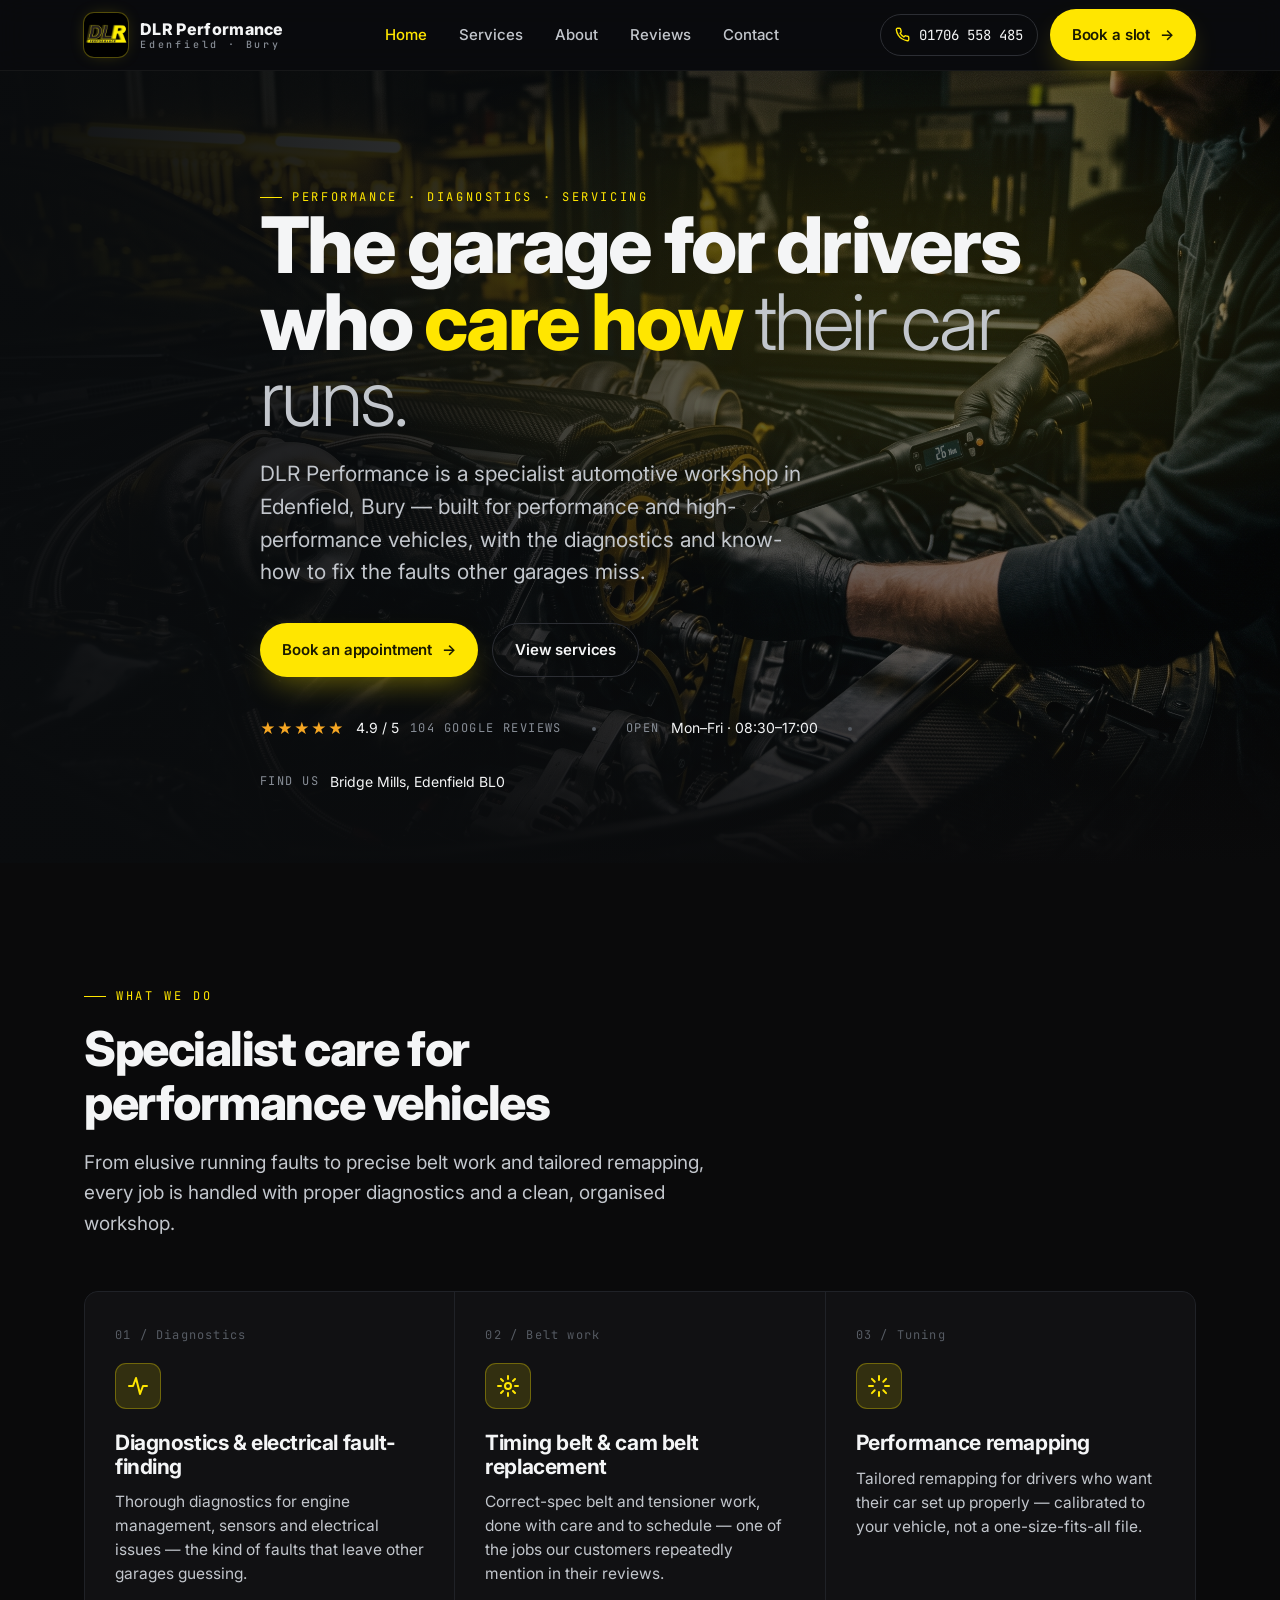
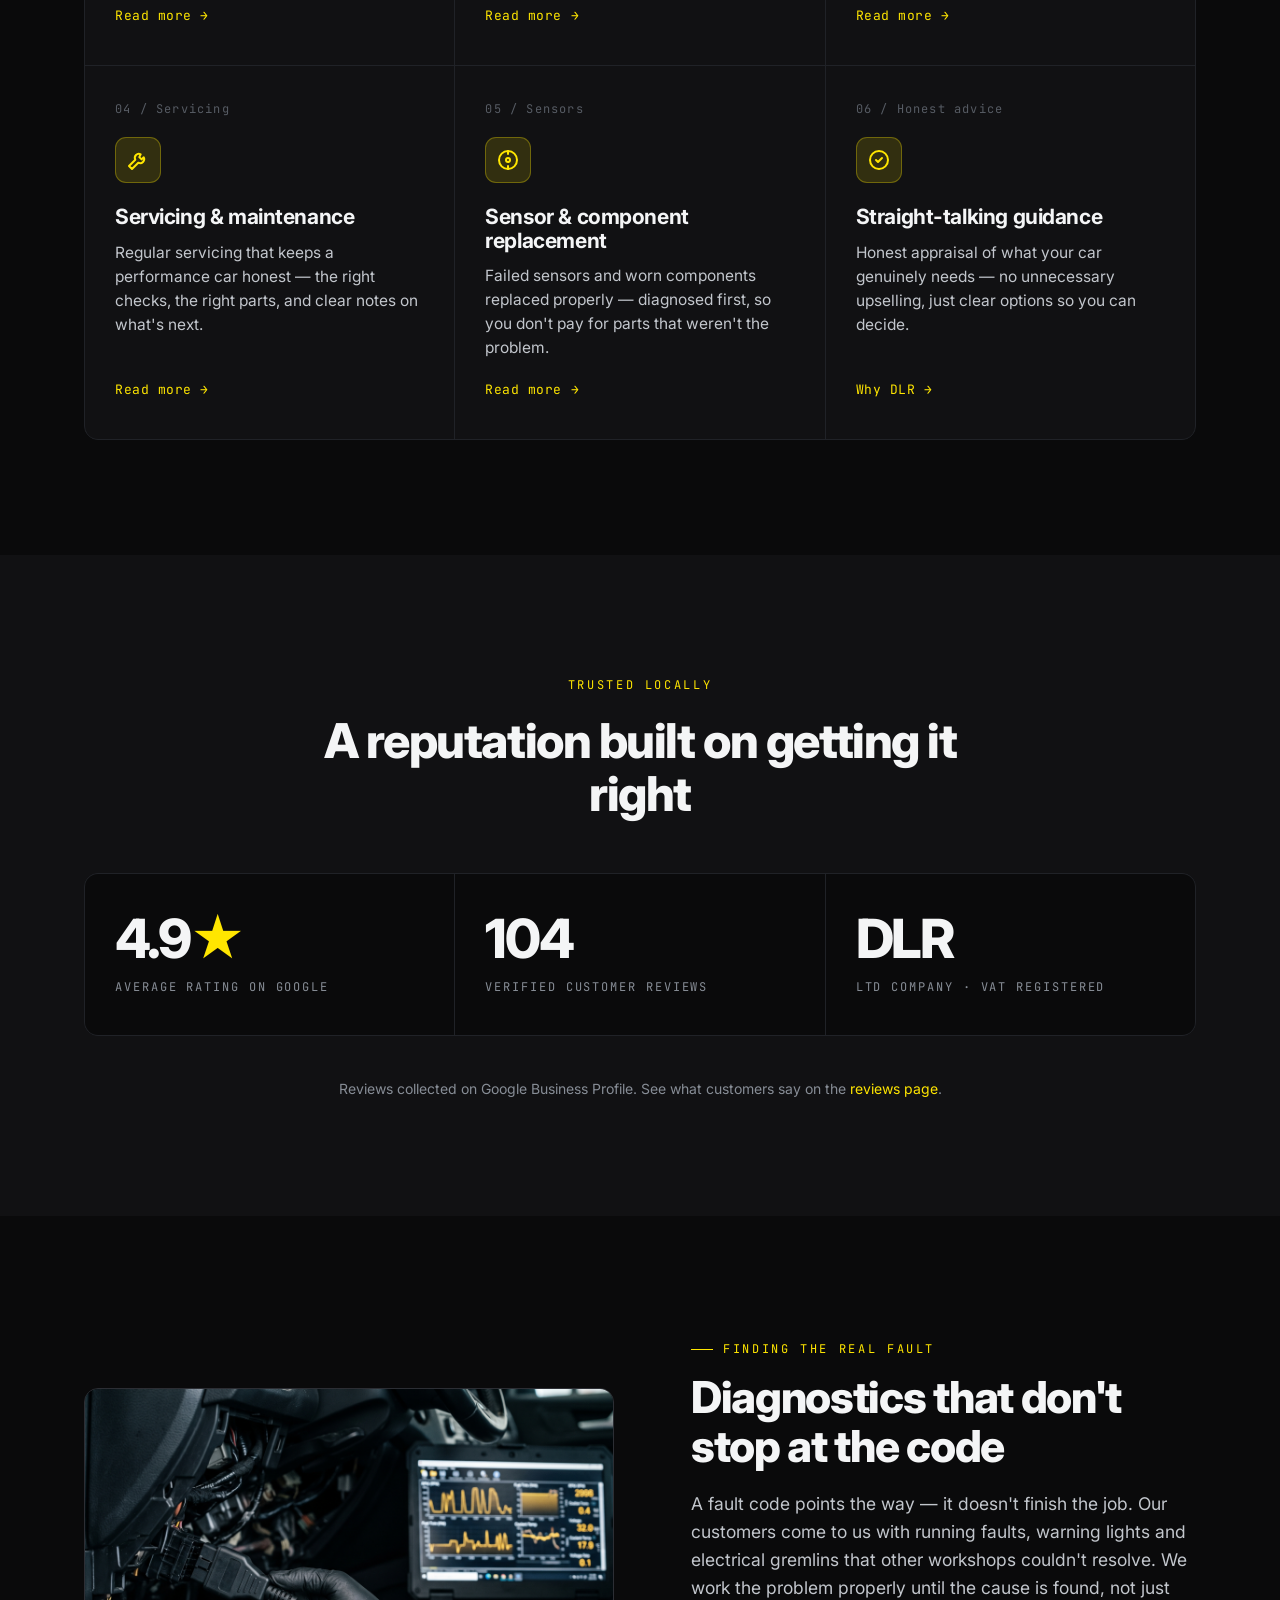
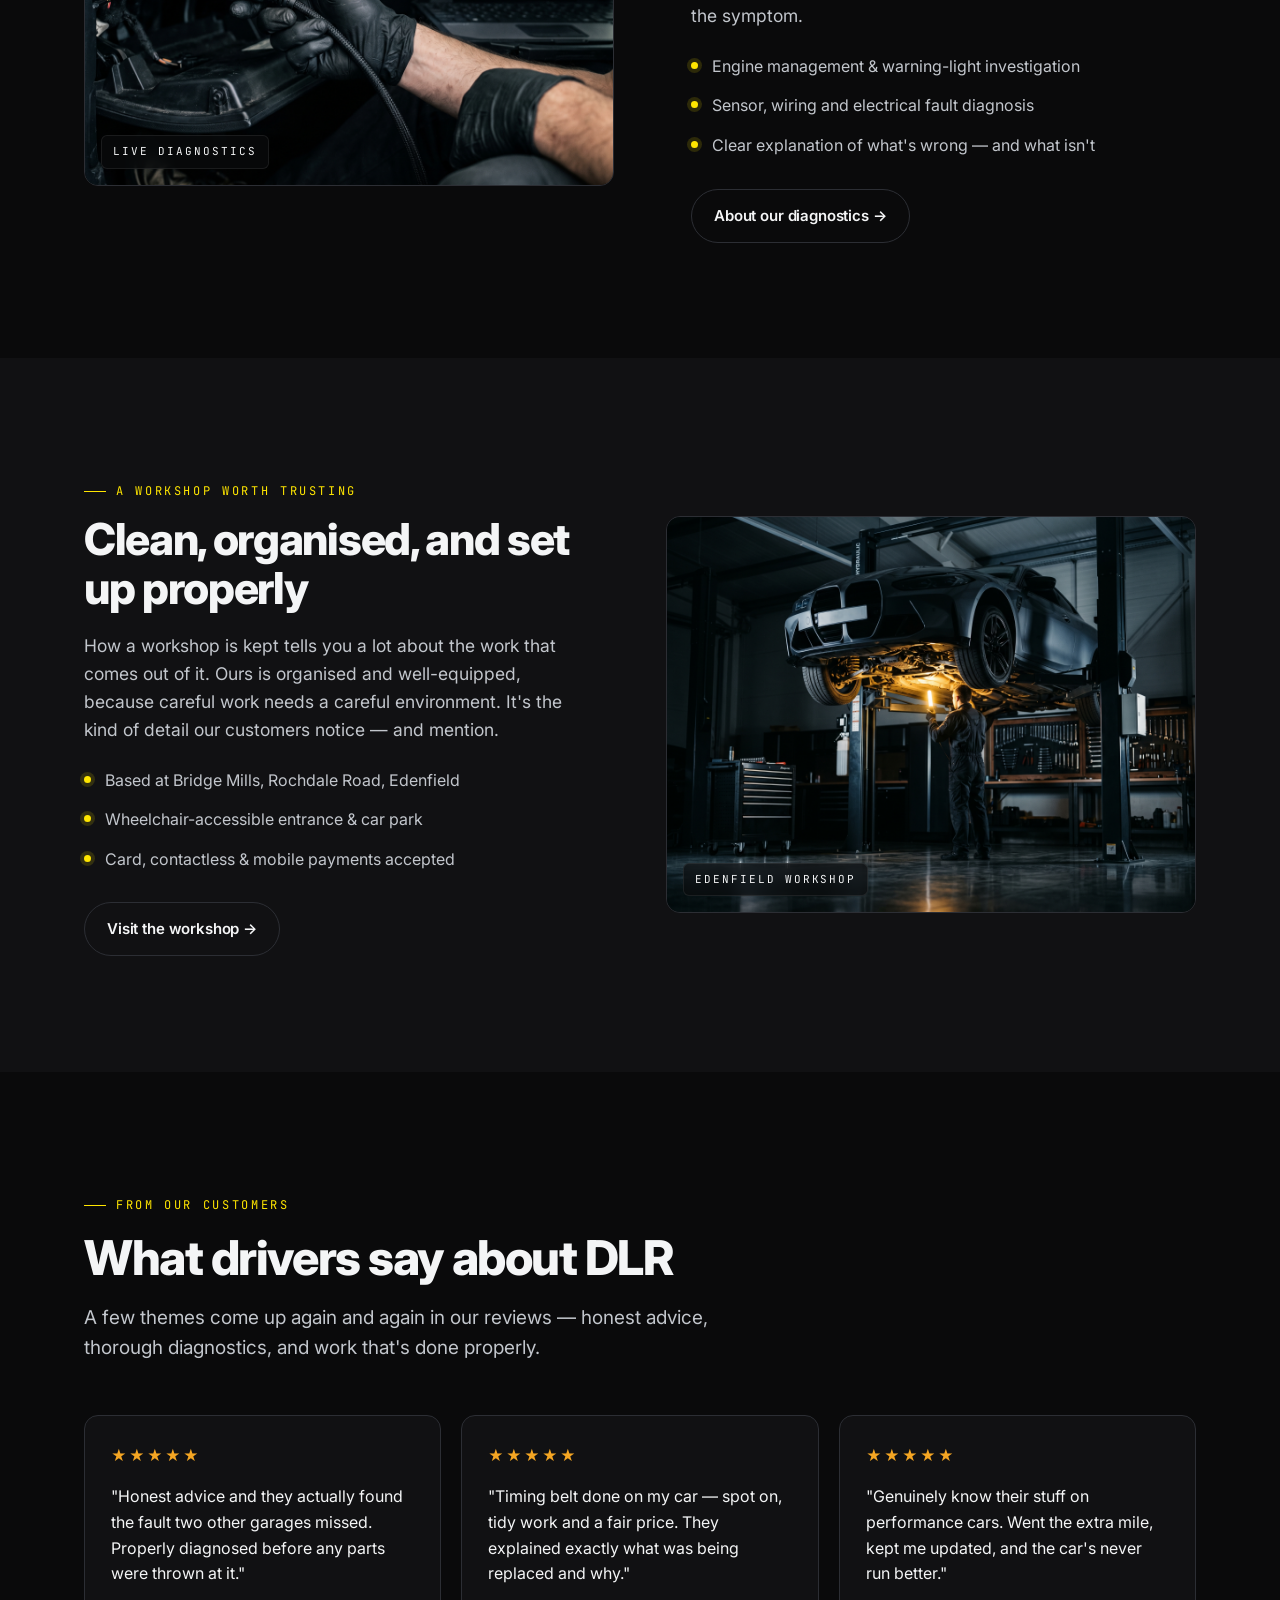
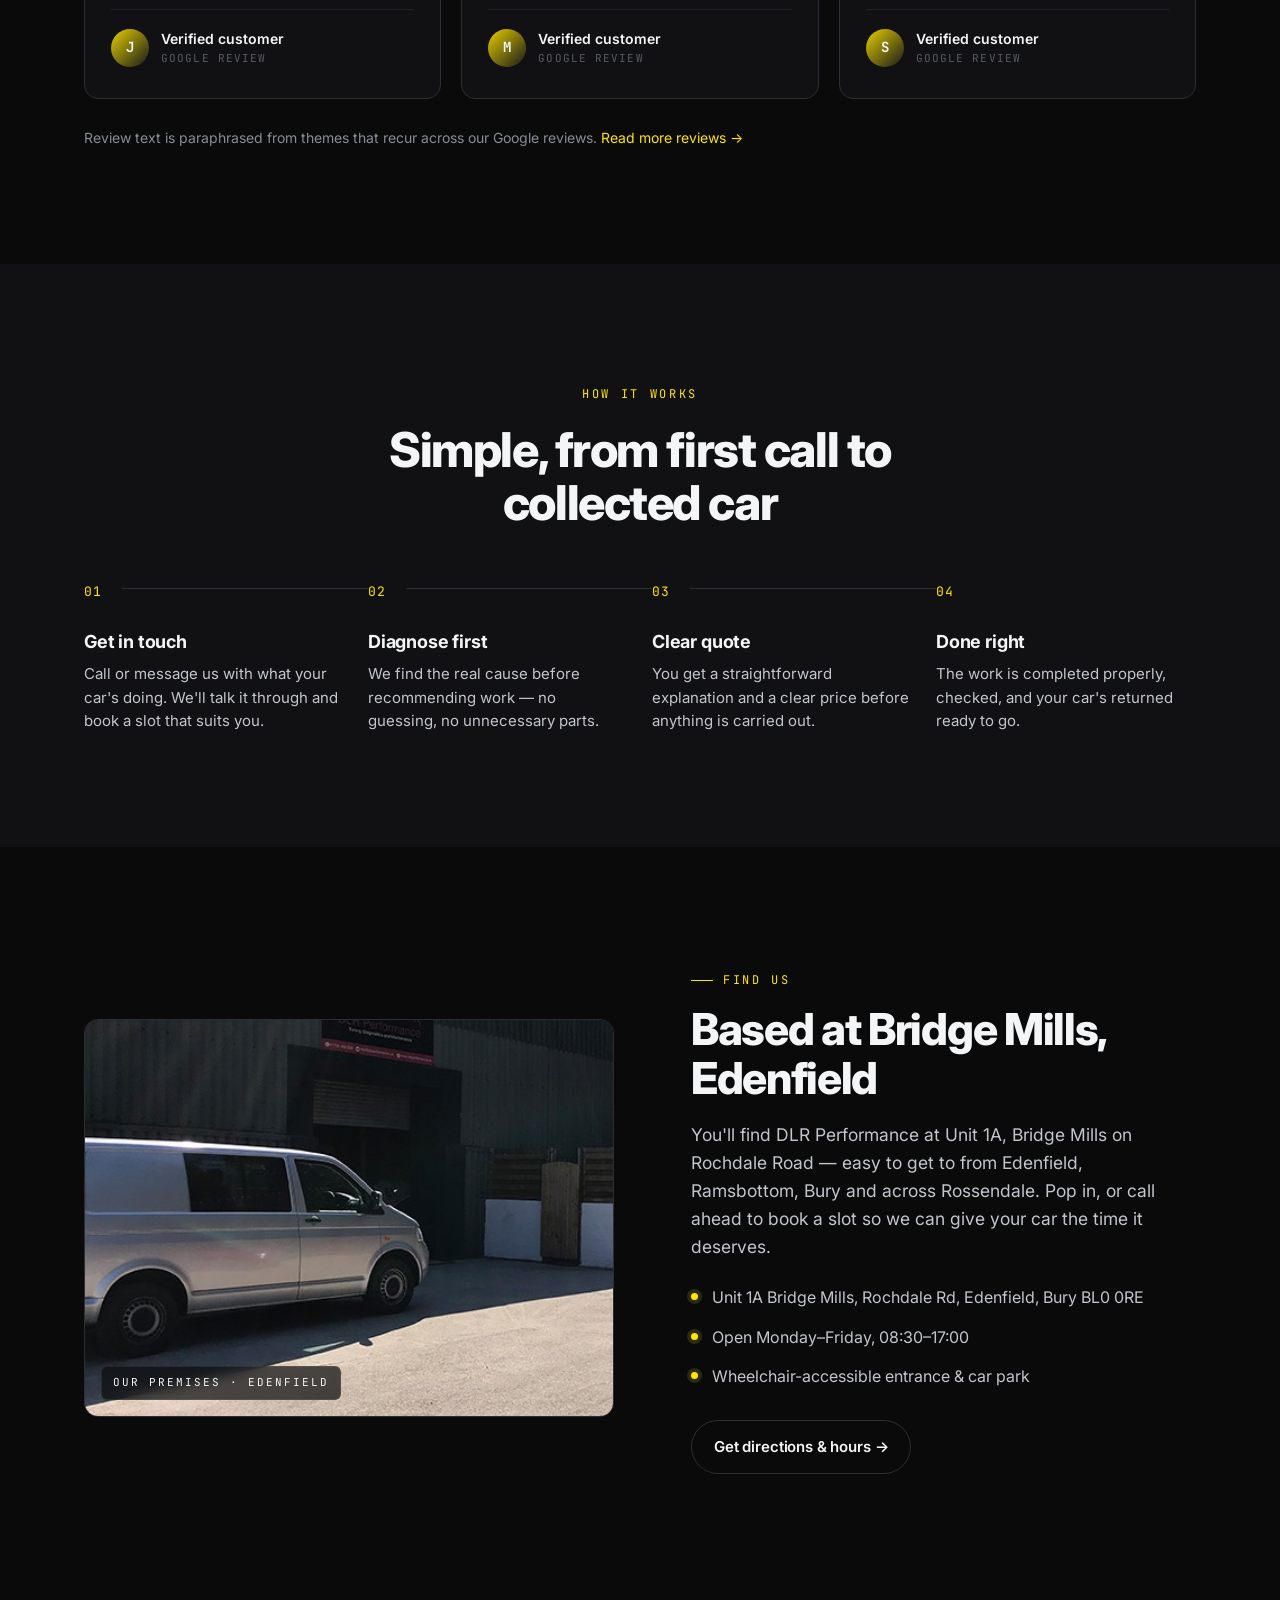
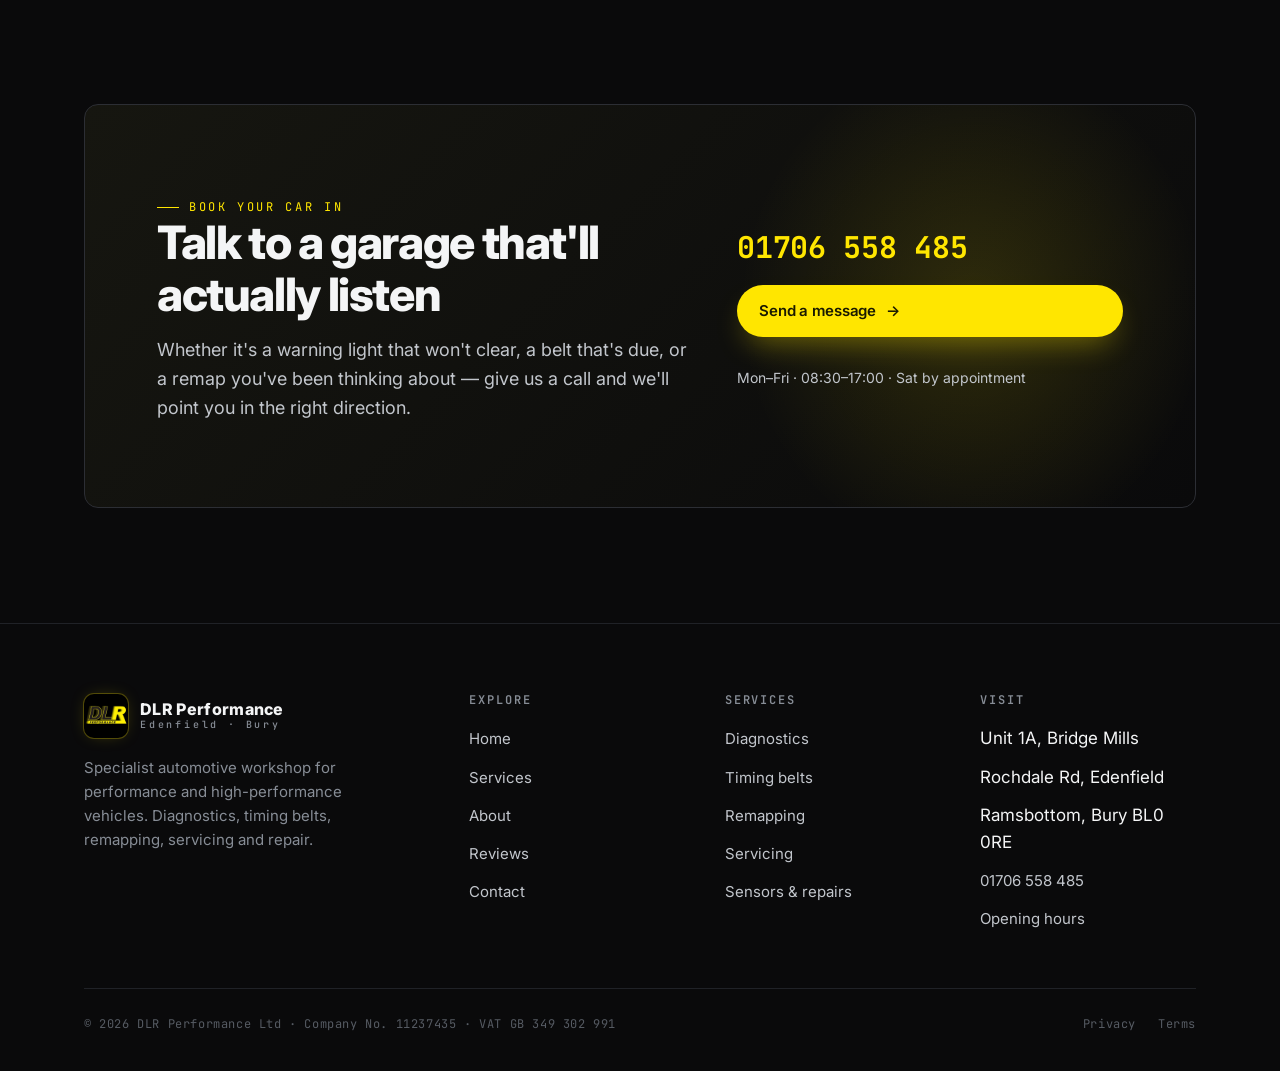
==== index.html @ 58170b66 "Add files via upload" ====
<!DOCTYPE html>
<html lang="en-GB">
<head>
  <meta charset="UTF-8" />
  <meta name="viewport" content="width=device-width, initial-scale=1.0" />
  <title>DLR Performance — Performance & Specialist Vehicle Garage | Edenfield, Bury</title>
  <meta name="description" content="DLR Performance is a specialist automotive garage in Edenfield, Bury for performance and high-performance vehicles. Diagnostics, timing belts, remapping, servicing and repair. Rated 4.9★ by 104 Google reviewers." />
  <meta name="theme-color" content="#0a0c0e" />
  <meta property="og:title" content="DLR Performance — Specialist Performance Garage, Edenfield / Bury" />
  <meta property="og:description" content="Diagnostics, timing belts, performance remapping and specialist servicing for performance vehicles. Rated 4.9★ by 104 Google reviewers." />
  <meta property="og:type" content="website" />
  <link rel="preconnect" href="https://fonts.googleapis.com" />
  <link rel="preconnect" href="https://fonts.gstatic.com" crossorigin />
  <link href="https://fonts.googleapis.com/css2?family=Inter:wght@300;400;500;600;700;800&family=JetBrains+Mono:wght@400;500;600;700&display=swap" rel="stylesheet" />
  <link rel="stylesheet" href="assets/css/styles.css" />
  <link rel="icon" href="assets/img/dlr-logo.png" />
</head>
<body>

<!-- Header -->
<header class="site-header">
  <div class="wrap header-inner">
    <a href="index.html" class="brand" aria-label="DLR Performance home">
      <img class="brand-mark" src="assets/img/dlr-logo.png" alt="DLR Performance logo" width="44" height="44" />
      <span class="brand-text">
        <span class="b1">DLR Performance</span>
        <span class="b2">Edenfield · Bury</span>
      </span>
    </a>
    <nav class="nav" aria-label="Primary">
      <a href="index.html" class="active">Home</a>
      <a href="services.html">Services</a>
      <a href="about.html">About</a>
      <a href="reviews.html">Reviews</a>
      <a href="contact.html">Contact</a>
    </nav>
    <div class="header-cta">
      <a href="tel:01706558485" class="phone-pill" aria-label="Call 01706 558 485">
        <svg width="15" height="15" viewBox="0 0 24 24" fill="none" stroke="currentColor" stroke-width="2.2" stroke-linecap="round" stroke-linejoin="round"><path d="M22 16.92v3a2 2 0 0 1-2.18 2 19.79 19.79 0 0 1-8.63-3.07 19.5 19.5 0 0 1-6-6 19.79 19.79 0 0 1-3.07-8.67A2 2 0 0 1 4.11 2h3a2 2 0 0 1 2 1.72c.13.96.36 1.9.7 2.81a2 2 0 0 1-.45 2.11L8.09 9.91a16 16 0 0 0 6 6l1.27-1.27a2 2 0 0 1 2.11-.45c.91.34 1.85.57 2.81.7A2 2 0 0 1 22 16.92z"/></svg>
        01706 558 485
      </a>
      <a href="contact.html" class="btn btn-primary">Book a slot <span class="arrow">→</span></a>
    </div>
    <button class="nav-toggle" aria-label="Toggle menu" aria-expanded="false"><span></span></button>
  </div>
</header>

<!-- Hero -->
<section class="hero">
  <div class="hero-bg">
    <img src="assets/img/hero-engine.jpg" alt="Mechanic working on a high-performance engine bay with precision tools" loading="eager" fetchpriority="high" />
  </div>
  <div class="wrap">
    <div class="hero-content">
      <span class="eyebrow">Performance · Diagnostics · Servicing</span>
      <h1>The garage for drivers who <span class="glow">care how</span> <span class="thin">their car runs.</span></h1>
      <p class="hero-sub">DLR Performance is a specialist automotive workshop in Edenfield, Bury — built for performance and high-performance vehicles, with the diagnostics and know-how to fix the faults other garages miss.</p>
      <div class="hero-cta">
        <a href="contact.html" class="btn btn-primary">Book an appointment <span class="arrow">→</span></a>
        <a href="services.html" class="btn btn-ghost">View services</a>
      </div>
      <div class="hero-meta">
        <div class="item">
          <span class="stars" aria-hidden="true">★★★★★</span>
          <span class="val">4.9 / 5</span>
          <span class="label">104 Google reviews</span>
        </div>
        <span class="divider-dot"></span>
        <div class="item">
          <span class="label">Open</span>
          <span class="val">Mon–Fri · 08:30–17:00</span>
        </div>
        <span class="divider-dot"></span>
        <div class="item">
          <span class="label">Find us</span>
          <span class="val">Bridge Mills, Edenfield BL0</span>
        </div>
      </div>
    </div>
  </div>
</section>

<!-- Services -->
<section class="block" id="services">
  <div class="wrap">
    <div class="section-head">
      <span class="eyebrow">What we do</span>
      <h2>Specialist care for performance vehicles</h2>
      <p>From elusive running faults to precise belt work and tailored remapping, every job is handled with proper diagnostics and a clean, organised workshop.</p>
    </div>
    <div class="svc-grid">
      <article class="svc-card">
        <span class="svc-num">01 / Diagnostics</span>
        <div class="svc-icon">
          <svg width="24" height="24" viewBox="0 0 24 24" fill="none" stroke="currentColor" stroke-width="2" stroke-linecap="round" stroke-linejoin="round"><path d="M3 12h4l3-8 4 16 3-8h4"/></svg>
        </div>
        <h3>Diagnostics &amp; electrical fault-finding</h3>
        <p>Thorough diagnostics for engine management, sensors and electrical issues — the kind of faults that leave other garages guessing.</p>
        <a href="services.html#diagnostics" class="svc-link">Read more →</a>
      </article>
      <article class="svc-card">
        <span class="svc-num">02 / Belt work</span>
        <div class="svc-icon">
          <svg width="24" height="24" viewBox="0 0 24 24" fill="none" stroke="currentColor" stroke-width="2" stroke-linecap="round" stroke-linejoin="round"><circle cx="12" cy="12" r="3"/><path d="M12 2v3M12 19v3M2 12h3M19 12h3M5 5l2 2M17 17l2 2M19 5l-2 2M7 17l-2 2"/></svg>
        </div>
        <h3>Timing belt &amp; cam belt replacement</h3>
        <p>Correct-spec belt and tensioner work, done with care and to schedule — one of the jobs our customers repeatedly mention in their reviews.</p>
        <a href="services.html#timing-belt" class="svc-link">Read more →</a>
      </article>
      <article class="svc-card">
        <span class="svc-num">03 / Tuning</span>
        <div class="svc-icon">
          <svg width="24" height="24" viewBox="0 0 24 24" fill="none" stroke="currentColor" stroke-width="2" stroke-linecap="round" stroke-linejoin="round"><path d="M2 12h4M18 12h4M12 2v4M12 18v4M4.9 4.9l2.8 2.8M16.3 16.3l2.8 2.8M19.1 4.9l-2.8 2.8M7.7 16.3l-2.8 2.8"/></svg>
        </div>
        <h3>Performance remapping</h3>
        <p>Tailored remapping for drivers who want their car set up properly — calibrated to your vehicle, not a one-size-fits-all file.</p>
        <a href="services.html#remapping" class="svc-link">Read more →</a>
      </article>
      <article class="svc-card">
        <span class="svc-num">04 / Servicing</span>
        <div class="svc-icon">
          <svg width="24" height="24" viewBox="0 0 24 24" fill="none" stroke="currentColor" stroke-width="2" stroke-linecap="round" stroke-linejoin="round"><path d="M14.7 6.3a4 4 0 0 0-5.4 5.4L3 18l3 3 6.3-6.3a4 4 0 0 0 5.4-5.4l-2.1 2.1-2.3-2.3z"/></svg>
        </div>
        <h3>Servicing &amp; maintenance</h3>
        <p>Regular servicing that keeps a performance car honest — the right checks, the right parts, and clear notes on what's next.</p>
        <a href="services.html#servicing" class="svc-link">Read more →</a>
      </article>
      <article class="svc-card">
        <span class="svc-num">05 / Sensors</span>
        <div class="svc-icon">
          <svg width="24" height="24" viewBox="0 0 24 24" fill="none" stroke="currentColor" stroke-width="2" stroke-linecap="round" stroke-linejoin="round"><circle cx="12" cy="12" r="9"/><circle cx="12" cy="12" r="2"/><path d="M12 3v3M12 18v3"/></svg>
        </div>
        <h3>Sensor &amp; component replacement</h3>
        <p>Failed sensors and worn components replaced properly — diagnosed first, so you don't pay for parts that weren't the problem.</p>
        <a href="services.html#sensors" class="svc-link">Read more →</a>
      </article>
      <article class="svc-card">
        <span class="svc-num">06 / Honest advice</span>
        <div class="svc-icon">
          <svg width="24" height="24" viewBox="0 0 24 24" fill="none" stroke="currentColor" stroke-width="2" stroke-linecap="round" stroke-linejoin="round"><path d="M9 12l2 2 4-4"/><circle cx="12" cy="12" r="9"/></svg>
        </div>
        <h3>Straight-talking guidance</h3>
        <p>Honest appraisal of what your car genuinely needs — no unnecessary upselling, just clear options so you can decide.</p>
        <a href="about.html" class="svc-link">Why DLR →</a>
      </article>
    </div>
  </div>
</section>

<!-- Reputation stats -->
<section class="block alt-bg">
  <div class="wrap">
    <div class="section-head center">
      <span class="eyebrow center">Trusted locally</span>
      <h2>A reputation built on getting it right</h2>
    </div>
    <div class="stats">
      <div class="stat">
        <div class="num">4.9<span class="unit">★</span></div>
        <div class="lbl">Average rating on Google</div>
      </div>
      <div class="stat">
        <div class="num">104</div>
        <div class="lbl">Verified customer reviews</div>
      </div>
      <div class="stat">
        <div class="num">DLR</div>
        <div class="lbl">Ltd company · VAT registered</div>
      </div>
    </div>
    <div class="spacer-sm"></div>
    <p class="text-dim" style="text-align:center; font-size:14px; margin-top:18px;">Reviews collected on Google Business Profile. See what customers say on the <a href="reviews.html" class="text-accent">reviews page</a>.</p>
  </div>
</section>

<!-- Feature: diagnostics -->
<section class="block">
  <div class="wrap">
    <div class="split">
      <div class="split-media">
        <img src="assets/img/diagnostics.jpg" alt="Diagnostic laptop connected to a vehicle's OBD port" loading="lazy" />
        <span class="tag">Live diagnostics</span>
      </div>
      <div class="split-copy">
        <span class="eyebrow">Finding the real fault</span>
        <h2>Diagnostics that don't stop at the code</h2>
        <p>A fault code points the way — it doesn't finish the job. Our customers come to us with running faults, warning lights and electrical gremlins that other workshops couldn't resolve. We work the problem properly until the cause is found, not just the symptom.</p>
        <div class="bullet-list">
          <div class="bullet"><span class="dot"></span><span>Engine management &amp; warning-light investigation</span></div>
          <div class="bullet"><span class="dot"></span><span>Sensor, wiring and electrical fault diagnosis</span></div>
          <div class="bullet"><span class="dot"></span><span>Clear explanation of what's wrong — and what isn't</span></div>
        </div>
        <div style="margin-top:30px;">
          <a href="services.html#diagnostics" class="btn btn-ghost">About our diagnostics →</a>
        </div>
      </div>
    </div>
  </div>
</section>

<!-- Feature: workshop -->
<section class="block alt-bg">
  <div class="wrap">
    <div class="split reverse">
      <div class="split-media">
        <img src="assets/img/workshop.jpg" alt="DLR Performance workshop with a car on the lift" loading="lazy" />
        <span class="tag">Edenfield workshop</span>
      </div>
      <div class="split-copy">
        <span class="eyebrow">A workshop worth trusting</span>
        <h2>Clean, organised, and set up properly</h2>
        <p>How a workshop is kept tells you a lot about the work that comes out of it. Ours is organised and well-equipped, because careful work needs a careful environment. It's the kind of detail our customers notice — and mention.</p>
        <div class="bullet-list">
          <div class="bullet"><span class="dot"></span><span>Based at Bridge Mills, Rochdale Road, Edenfield</span></div>
          <div class="bullet"><span class="dot"></span><span>Wheelchair-accessible entrance &amp; car park</span></div>
          <div class="bullet"><span class="dot"></span><span>Card, contactless &amp; mobile payments accepted</span></div>
        </div>
        <div style="margin-top:30px;">
          <a href="contact.html" class="btn btn-ghost">Visit the workshop →</a>
        </div>
      </div>
    </div>
  </div>
</section>

<!-- Reviews preview -->
<section class="block">
  <div class="wrap">
    <div class="section-head">
      <span class="eyebrow">From our customers</span>
      <h2>What drivers say about DLR</h2>
      <p>A few themes come up again and again in our reviews — honest advice, thorough diagnostics, and work that's done properly.</p>
    </div>
    <div class="rev-grid">
      <article class="rev-card">
        <div class="rev-stars" aria-label="5 out of 5 stars">★★★★★</div>
        <p class="rev-text">"Honest advice and they actually found the fault two other garages missed. Properly diagnosed before any parts were thrown at it."</p>
        <div class="rev-meta">
          <span class="rev-avatar">J</span>
          <div>
            <div class="rev-name">Verified customer</div>
            <div class="rev-src">GOOGLE REVIEW</div>
          </div>
        </div>
      </article>
      <article class="rev-card">
        <div class="rev-stars" aria-label="5 out of 5 stars">★★★★★</div>
        <p class="rev-text">"Timing belt done on my car — spot on, tidy work and a fair price. They explained exactly what was being replaced and why."</p>
        <div class="rev-meta">
          <span class="rev-avatar">M</span>
          <div>
            <div class="rev-name">Verified customer</div>
            <div class="rev-src">GOOGLE REVIEW</div>
          </div>
        </div>
      </article>
      <article class="rev-card">
        <div class="rev-stars" aria-label="5 out of 5 stars">★★★★★</div>
        <p class="rev-text">"Genuinely know their stuff on performance cars. Went the extra mile, kept me updated, and the car's never run better."</p>
        <div class="rev-meta">
          <span class="rev-avatar">S</span>
          <div>
            <div class="rev-name">Verified customer</div>
            <div class="rev-src">GOOGLE REVIEW</div>
          </div>
        </div>
      </article>
    </div>
    <p class="text-dim" style="margin-top:28px; font-size:14px;">Review text is paraphrased from themes that recur across our Google reviews. <a href="reviews.html" class="text-accent">Read more reviews →</a></p>
  </div>
</section>

<!-- Process -->
<section class="block alt-bg">
  <div class="wrap">
    <div class="section-head center">
      <span class="eyebrow center">How it works</span>
      <h2>Simple, from first call to collected car</h2>
    </div>
    <div class="steps">
      <div class="step">
        <span class="step-no">01</span>
        <h4>Get in touch</h4>
        <p>Call or message us with what your car's doing. We'll talk it through and book a slot that suits you.</p>
      </div>
      <div class="step">
        <span class="step-no">02</span>
        <h4>Diagnose first</h4>
        <p>We find the real cause before recommending work — no guessing, no unnecessary parts.</p>
      </div>
      <div class="step">
        <span class="step-no">03</span>
        <h4>Clear quote</h4>
        <p>You get a straightforward explanation and a clear price before anything is carried out.</p>
      </div>
      <div class="step">
        <span class="step-no">04</span>
        <h4>Done right</h4>
        <p>The work is completed properly, checked, and your car's returned ready to go.</p>
      </div>
    </div>
  </div>
</section>

<!-- Find us / the premises -->
<section class="block">
  <div class="wrap">
    <div class="split">
      <div class="split-media" style="aspect-ratio:4/3;">
        <img src="assets/img/dlr-premises.jpg" alt="DLR Performance workshop premises in Edenfield" loading="lazy" />
        <span class="tag">Our premises · Edenfield</span>
      </div>
      <div class="split-copy">
        <span class="eyebrow">Find us</span>
        <h2>Based at Bridge Mills, Edenfield</h2>
        <p>You'll find DLR Performance at Unit 1A, Bridge Mills on Rochdale Road — easy to get to from Edenfield, Ramsbottom, Bury and across Rossendale. Pop in, or call ahead to book a slot so we can give your car the time it deserves.</p>
        <div class="bullet-list">
          <div class="bullet"><span class="dot"></span><span>Unit 1A Bridge Mills, Rochdale Rd, Edenfield, Bury BL0 0RE</span></div>
          <div class="bullet"><span class="dot"></span><span>Open Monday–Friday, 08:30–17:00</span></div>
          <div class="bullet"><span class="dot"></span><span>Wheelchair-accessible entrance &amp; car park</span></div>
        </div>
        <div style="margin-top:30px;">
          <a href="contact.html" class="btn btn-ghost">Get directions &amp; hours →</a>
        </div>
      </div>
    </div>
  </div>
</section>

<!-- CTA band -->
<section class="block">
  <div class="wrap">
    <div class="cta-band">
      <div>
        <span class="eyebrow">Book your car in</span>
        <h2>Talk to a garage that'll actually listen</h2>
        <p>Whether it's a warning light that won't clear, a belt that's due, or a remap you've been thinking about — give us a call and we'll point you in the right direction.</p>
      </div>
      <div class="cta-actions">
        <a href="tel:01706558485" class="big-phone">01706 558 485</a>
        <a href="contact.html" class="btn btn-primary">Send a message <span class="arrow">→</span></a>
        <p class="text-dim" style="font-size:14px;">Mon–Fri · 08:30–17:00 · Sat by appointment</p>
      </div>
    </div>
  </div>
</section>

<!-- Footer -->
<footer class="site-footer">
  <div class="wrap">
    <div class="foot-grid">
      <div class="foot-brand">
        <a href="index.html" class="brand">
          <img class="brand-mark" src="assets/img/dlr-logo.png" alt="DLR Performance logo" width="44" height="44" />
          <span class="brand-text"><span class="b1">DLR Performance</span><span class="b2">Edenfield · Bury</span></span>
        </a>
        <p>Specialist automotive workshop for performance and high-performance vehicles. Diagnostics, timing belts, remapping, servicing and repair.</p>
      </div>
      <div class="foot-col">
        <h5>Explore</h5>
        <ul>
          <li><a href="index.html">Home</a></li>
          <li><a href="services.html">Services</a></li>
          <li><a href="about.html">About</a></li>
          <li><a href="reviews.html">Reviews</a></li>
          <li><a href="contact.html">Contact</a></li>
        </ul>
      </div>
      <div class="foot-col">
        <h5>Services</h5>
        <ul>
          <li><a href="services.html#diagnostics">Diagnostics</a></li>
          <li><a href="services.html#timing-belt">Timing belts</a></li>
          <li><a href="services.html#remapping">Remapping</a></li>
          <li><a href="services.html#servicing">Servicing</a></li>
          <li><a href="services.html#sensors">Sensors &amp; repairs</a></li>
        </ul>
      </div>
      <div class="foot-col">
        <h5>Visit</h5>
        <ul>
          <li>Unit 1A, Bridge Mills</li>
          <li>Rochdale Rd, Edenfield</li>
          <li>Ramsbottom, Bury BL0 0RE</li>
          <li><a href="tel:01706558485">01706 558 485</a></li>
          <li><a href="contact.html">Opening hours</a></li>
        </ul>
      </div>
    </div>
    <div class="foot-bottom">
      <p>© <span id="yr">2026</span> DLR Performance Ltd · Company No. 11237435 · VAT GB 349 302 991</p>
      <div class="legal">
        <a href="privacy.html">Privacy</a>
        <a href="terms.html">Terms</a>
      </div>
    </div>
  </div>
</footer>

<script src="assets/js/main.js"></script>
<script>document.getElementById('yr').textContent = new Date().getFullYear();</script>
</body>
</html>
---- assets/css/styles.css ----
/* ============================================================
   DLR Performance — Stylesheet
   Performance & precision garage, Edenfield / Bury
   ============================================================ */

/* --- Design tokens --- */
:root {
  --ink: #0a0a0b;          /* near-black base */
  --ink-2: #111113;
  --ink-3: #17181b;
  --panel: #1c1d21;
  --panel-2: #232529;
  --line: #2c2e34;
  --line-soft: #202227;
  --text: #f4f5f6;
  --text-2: #c2c6cc;
  --text-3: #878d96;
  --text-4: #565b63;
  --accent: #ffe600;        /* DLR brand yellow */
  --accent-deep: #e6cf00;   /* deep gold for depth */
  --accent-ink: #1a1a00;    /* dark text on yellow */
  --accent-glow: rgba(255, 230, 0, 0.14);
  --amber: #f5a623;
  --danger: #ff5a4d;
  --ok: #3ddc84;

  --maxw: 1240px;
  --gut: clamp(20px, 5vw, 64px);
  --radius: 14px;
  --radius-sm: 8px;

  --font-sans: "Inter", -apple-system, BlinkMacSystemFont, "Segoe UI", Roboto, Helvetica, Arial, sans-serif;
  --font-mono: "JetBrains Mono", "SFMono-Regular", ui-monospace, Menlo, Consolas, monospace;

  --shadow-1: 0 1px 0 rgba(255,255,255,0.03) inset, 0 20px 50px -20px rgba(0,0,0,0.6);
  --shadow-2: 0 30px 80px -30px rgba(0,0,0,0.75);
}

/* --- Reset --- */
*, *::before, *::after { box-sizing: border-box; }
html { -webkit-text-size-adjust: 100%; scroll-behavior: smooth; }
body {
  margin: 0;
  font-family: var(--font-sans);
  font-size: 17px;
  line-height: 1.6;
  color: var(--text);
  background: var(--ink);
  -webkit-font-smoothing: antialiased;
  text-rendering: optimizeLegibility;
  overflow-x: hidden;
}
img, svg, video { max-width: 100%; display: block; height: auto; }
a { color: inherit; text-decoration: none; }
button { font: inherit; cursor: pointer; border: 0; background: none; color: inherit; }
ul, ol { margin: 0; padding: 0; list-style: none; }
h1, h2, h3, h4, h5 { margin: 0; line-height: 1.12; font-weight: 700; letter-spacing: -0.02em; }
p { margin: 0; }
:focus-visible { outline: 2px solid var(--accent); outline-offset: 3px; border-radius: 4px; }

/* --- Utility --- */
.wrap { max-width: var(--maxw); margin: 0 auto; padding: 0 var(--gut); }
.mono { font-family: var(--font-mono); }
.eyebrow {
  font-family: var(--font-mono);
  font-size: 12px;
  letter-spacing: 0.22em;
  text-transform: uppercase;
  color: var(--accent);
  display: inline-flex;
  align-items: center;
  gap: 10px;
}
.eyebrow::before {
  content: "";
  width: 22px; height: 1px;
  background: var(--accent);
  display: inline-block;
}
.eyebrow.center::before { display: none; }
.eyebrow.center { justify-content: center; }
.lead { color: var(--text-2); font-size: clamp(17px, 2.4vw, 21px); line-height: 1.6; }
.text-dim { color: var(--text-3); }
.text-accent { color: var(--accent); }

/* --- Buttons --- */
.btn {
  display: inline-flex;
  align-items: center;
  gap: 10px;
  padding: 14px 22px;
  border-radius: 999px;
  font-weight: 600;
  font-size: 15px;
  letter-spacing: -0.01em;
  transition: transform .18s ease, background .18s ease, border-color .18s ease, box-shadow .18s ease;
  white-space: nowrap;
}
.btn:hover { transform: translateY(-2px); }
.btn-primary {
  background: var(--accent);
  color: var(--accent-ink);
  box-shadow: 0 0 0 1px rgba(255,230,0,0.0), 0 14px 30px -10px rgba(255,230,0,0.4);
}
.btn-primary:hover { background: #fff04a; box-shadow: 0 18px 40px -10px rgba(255,230,0,0.55); }
.btn-ghost {
  background: transparent;
  color: var(--text);
  border: 1px solid var(--line);
}
.btn-ghost:hover { border-color: var(--accent); color: var(--accent); }
.btn .arrow { transition: transform .18s ease; }
.btn:hover .arrow { transform: translateX(3px); }

/* --- Header --- */
.site-header {
  position: sticky;
  top: 0;
  z-index: 60;
  background: rgba(10,12,14,0.72);
  backdrop-filter: saturate(150%) blur(14px);
  -webkit-backdrop-filter: saturate(150%) blur(14px);
  border-bottom: 1px solid rgba(255,255,255,0.05);
}
.header-inner {
  display: flex;
  align-items: center;
  justify-content: space-between;
  gap: 24px;
  height: 70px;
}
.brand {
  display: flex;
  align-items: center;
  gap: 12px;
  font-weight: 800;
  letter-spacing: -0.03em;
  font-size: 18px;
}
.brand-mark {
  width: 44px; height: 44px;
  border-radius: 10px;
  object-fit: cover;
  background: #000;
  box-shadow: 0 0 0 1px rgba(255,230,0,0.25), 0 0 18px -6px rgba(255,230,0,0.35);
  display: block;
}
.brand-mark.small { width: 36px; height: 36px; border-radius: 8px; }
.brand-text { display: flex; flex-direction: column; line-height: 1; }
.brand-text .b1 { font-size: 16px; letter-spacing: 0.02em; }
.brand-text .b2 {
  font-family: var(--font-mono);
  font-size: 10px;
  letter-spacing: 0.28em;
  color: var(--text-3);
  margin-top: 3px;
  font-weight: 500;
}
.nav { display: flex; align-items: center; gap: 4px; }
.nav a {
  padding: 9px 14px;
  border-radius: 8px;
  font-size: 15px;
  font-weight: 500;
  color: var(--text-2);
  transition: color .15s, background .15s;
}
.nav a:hover { color: var(--text); background: rgba(255,255,255,0.04); }
.nav a.active { color: var(--accent); }
.header-cta { display: flex; align-items: center; gap: 12px; }
.phone-pill {
  display: inline-flex; align-items: center; gap: 9px;
  font-family: var(--font-mono);
  font-size: 14px;
  color: var(--text);
  padding: 9px 14px;
  border: 1px solid var(--line);
  border-radius: 999px;
  transition: border-color .15s, color .15s;
}
.phone-pill:hover { border-color: var(--accent); color: var(--accent); }
.phone-pill svg { color: var(--accent); }

.nav-toggle {
  display: none;
  width: 42px; height: 42px;
  border-radius: 8px;
  border: 1px solid var(--line);
  align-items: center; justify-content: center;
}
.nav-toggle span, .nav-toggle span::before, .nav-toggle span::after {
  content: ""; display: block;
  width: 18px; height: 2px; background: var(--text);
  position: relative; transition: transform .2s, opacity .2s;
}
.nav-toggle span::before { position: absolute; top: -6px; }
.nav-toggle span::after { position: absolute; top: 6px; }
body.nav-open .nav-toggle span { background: transparent; }
body.nav-open .nav-toggle span::before { transform: rotate(45deg); top: 0; }
body.nav-open .nav-toggle span::after { transform: rotate(-45deg); top: 0; }

/* --- Hero --- */
.hero {
  position: relative;
  min-height: clamp(560px, 88vh, 820px);
  display: flex;
  align-items: center;
  overflow: hidden;
}
.hero-bg {
  position: absolute; inset: 0;
  background: var(--ink);
}
.hero-bg img {
  width: 100%; height: 100%;
  object-fit: cover;
  object-position: center 40%;
  opacity: 0.55;
}
.hero-bg::after {
  content: "";
  position: absolute; inset: 0;
  background:
    radial-gradient(80% 60% at 70% 30%, rgba(255,230,0,0.12), transparent 60%),
    linear-gradient(90deg, rgba(10,12,14,0.96) 0%, rgba(10,12,14,0.72) 38%, rgba(10,12,14,0.25) 70%, transparent 100%),
    linear-gradient(0deg, var(--ink) 0%, transparent 30%);
}
.hero-content {
  position: relative;
  z-index: 2;
  padding: clamp(80px, 12vh, 140px) 0 70px;
  max-width: 760px;
}
.hero h1 {
  font-size: clamp(40px, 7.2vw, 78px);
  font-weight: 800;
  letter-spacing: -0.035em;
  line-height: 0.98;
}
.hero h1 .glow { color: var(--accent); }
.hero h1 .thin { font-weight: 300; color: var(--text-2); }
.hero-sub {
  margin-top: 22px;
  font-size: clamp(17px, 2.2vw, 21px);
  color: var(--text-2);
  max-width: 560px;
  line-height: 1.55;
}
.hero-cta {
  margin-top: 34px;
  display: flex; flex-wrap: wrap; gap: 14px;
}
.hero-meta {
  margin-top: 40px;
  display: flex; flex-wrap: wrap; gap: 30px;
  align-items: center;
}
.hero-meta .item { display: flex; align-items: center; gap: 11px; }
.hero-meta .stars { color: var(--amber); letter-spacing: 1px; font-size: 15px; }
.hero-meta .label { font-family: var(--font-mono); font-size: 12px; color: var(--text-3); letter-spacing: 0.12em; text-transform: uppercase; }
.hero-meta .val { font-size: 14px; color: var(--text); }
.divider-dot { width: 4px; height: 4px; border-radius: 50%; background: var(--text-4); }

/* --- Section base --- */
section.block { padding: clamp(64px, 9vw, 120px) 0; }
.section-head { max-width: 640px; margin-bottom: 52px; }
.section-head.center { margin-left: auto; margin-right: auto; text-align: center; }
.section-head h2 {
  font-size: clamp(30px, 4.6vw, 48px);
  font-weight: 800;
  letter-spacing: -0.03em;
  margin-top: 16px;
}
.section-head p { margin-top: 18px; color: var(--text-2); font-size: clamp(16px, 2vw, 19px); }

.alt-bg { background: var(--ink-2); }

/* --- Service grid --- */
.svc-grid {
  display: grid;
  grid-template-columns: repeat(3, 1fr);
  gap: 1px;
  background: var(--line-soft);
  border: 1px solid var(--line-soft);
  border-radius: var(--radius);
  overflow: hidden;
}
.svc-card {
  background: var(--ink-2);
  padding: 34px 30px 38px;
  display: flex; flex-direction: column;
  min-height: 240px;
  position: relative;
  transition: background .2s ease;
}
.svc-card:hover { background: var(--ink-3); }
.svc-num {
  font-family: var(--font-mono);
  font-size: 12px;
  color: var(--text-4);
  letter-spacing: 0.1em;
}
.svc-icon {
  margin-top: 18px;
  width: 46px; height: 46px;
  border-radius: 11px;
  background: var(--accent-glow);
  border: 1px solid rgba(255,230,0,0.30);
  display: grid; place-items: center;
  color: var(--accent);
}
.svc-card h3 {
  margin-top: 22px;
  font-size: 21px;
  font-weight: 700;
  letter-spacing: -0.02em;
}
.svc-card p {
  margin-top: 12px;
  color: var(--text-2);
  font-size: 15.5px;
  line-height: 1.55;
  flex: 1;
}
.svc-card .svc-link {
  margin-top: 20px;
  font-family: var(--font-mono);
  font-size: 13px;
  color: var(--accent);
  letter-spacing: 0.04em;
  display: inline-flex; align-items: center; gap: 8px;
}

/* --- Feature split (image + text) --- */
.split {
  display: grid;
  grid-template-columns: 1.05fr 1fr;
  gap: clamp(32px, 6vw, 80px);
  align-items: center;
}
.split.reverse { grid-template-columns: 1fr 1.05fr; }
.split.reverse .split-media { order: 2; }
.split-media {
  position: relative;
  border-radius: var(--radius);
  overflow: hidden;
  aspect-ratio: 4 / 3;
  border: 1px solid var(--line);
}
.split-media img { width: 100%; height: 100%; object-fit: cover; }
.split-media .tag {
  position: absolute; left: 16px; bottom: 16px;
  font-family: var(--font-mono);
  font-size: 11px;
  letter-spacing: 0.18em;
  text-transform: uppercase;
  color: var(--text);
  background: rgba(10,12,14,0.7);
  backdrop-filter: blur(6px);
  padding: 7px 11px;
  border-radius: 6px;
  border: 1px solid rgba(255,255,255,0.08);
}
.split-copy h2 {
  font-size: clamp(28px, 4vw, 44px);
  font-weight: 800;
  letter-spacing: -0.03em;
  margin-top: 14px;
}
.split-copy p { margin-top: 18px; color: var(--text-2); font-size: 17.5px; line-height: 1.6; }
.split-copy .bullet-list { margin-top: 24px; display: flex; flex-direction: column; gap: 14px; }
.split-copy .bullet {
  display: flex; gap: 14px; align-items: flex-start;
  font-size: 16px; color: var(--text);
}
.split-copy .bullet .dot {
  flex: 0 0 auto;
  margin-top: 8px;
  width: 7px; height: 7px; border-radius: 50%;
  background: var(--accent);
  box-shadow: 0 0 0 4px var(--accent-glow);
}
.split-copy .bullet span { color: var(--text-2); }

/* --- Stats strip --- */
.stats {
  display: grid;
  grid-template-columns: repeat(3, 1fr);
  gap: 1px;
  background: var(--line-soft);
  border: 1px solid var(--line-soft);
  border-radius: var(--radius);
  overflow: hidden;
}
.stat {
  background: var(--ink);
  padding: 38px 30px;
  text-align: left;
}
.stat .num {
  font-size: clamp(36px, 5vw, 54px);
  font-weight: 800;
  letter-spacing: -0.04em;
  line-height: 1;
}
.stat .num .unit { color: var(--accent); }
.stat .lbl {
  margin-top: 12px;
  font-family: var(--font-mono);
  font-size: 12px;
  letter-spacing: 0.16em;
  text-transform: uppercase;
  color: var(--text-3);
}

/* --- Reviews --- */
.rev-grid {
  display: grid;
  grid-template-columns: repeat(3, 1fr);
  gap: 20px;
}
.rev-card {
  background: var(--ink-2);
  border: 1px solid var(--line);
  border-radius: var(--radius);
  padding: 28px 26px 30px;
  display: flex; flex-direction: column;
}
.rev-stars { color: var(--amber); letter-spacing: 2px; font-size: 15px; }
.rev-text {
  margin-top: 16px;
  font-size: 16px;
  color: var(--text);
  line-height: 1.6;
  flex: 1;
}
.rev-meta {
  margin-top: 22px;
  padding-top: 18px;
  border-top: 1px solid var(--line-soft);
  display: flex; align-items: center; gap: 12px;
}
.rev-avatar {
  width: 38px; height: 38px; border-radius: 50%;
  background: linear-gradient(135deg, var(--accent-deep), var(--ink-3));
  display: grid; place-items: center;
  font-family: var(--font-mono); font-weight: 700; font-size: 14px; color: var(--text);
}
.rev-name { font-size: 14px; font-weight: 600; }
.rev-src { font-family: var(--font-mono); font-size: 11px; color: var(--text-4); letter-spacing: 0.1em; }

/* --- Process steps --- */
.steps {
  display: grid;
  grid-template-columns: repeat(4, 1fr);
  gap: 24px;
  position: relative;
}
.step {
  position: relative;
  padding-top: 50px;
}
.step .step-no {
  position: absolute; top: 0; left: 0;
  font-family: var(--font-mono);
  font-size: 13px;
  color: var(--accent);
  letter-spacing: 0.1em;
}
.step::before {
  content: "";
  position: absolute; top: 6px; left: 38px; right: -24px;
  height: 1px; background: var(--line);
}
.step:last-child::before { display: none; }
.step h4 { font-size: 18px; font-weight: 700; letter-spacing: -0.01em; }
.step p { margin-top: 10px; color: var(--text-2); font-size: 15px; line-height: 1.55; }

/* --- CTA band --- */
.cta-band {
  position: relative;
  border-radius: var(--radius);
  overflow: hidden;
  background: linear-gradient(135deg, #161610 0%, #0a0a0b 100%);
  border: 1px solid var(--line);
  padding: clamp(48px, 7vw, 84px) clamp(28px, 6vw, 72px);
  display: grid;
  grid-template-columns: 1.4fr 1fr;
  gap: 40px;
  align-items: center;
}
.cta-band::before {
  content: "";
  position: absolute; right: -10%; top: -40%;
  width: 60%; height: 180%;
  background: radial-gradient(closest-side, var(--accent-glow), transparent 70%);
  pointer-events: none;
}
.cta-band h2 {
  font-size: clamp(28px, 4.4vw, 46px);
  font-weight: 800;
  letter-spacing: -0.03em;
  position: relative;
}
.cta-band p { margin-top: 16px; color: var(--text-2); font-size: 18px; position: relative; }
.cta-band .cta-actions { display: flex; flex-direction: column; gap: 14px; position: relative; }
.cta-band .big-phone {
  font-family: var(--font-mono);
  font-size: clamp(22px, 3vw, 30px);
  font-weight: 700;
  color: var(--accent);
  letter-spacing: -0.01em;
}

/* --- Contact / visit --- */
.contact-grid {
  display: grid;
  grid-template-columns: 1fr 1fr;
  gap: clamp(32px, 5vw, 64px);
  align-items: start;
}
.info-list { display: flex; flex-direction: column; gap: 26px; }
.info-row { display: grid; grid-template-columns: 130px 1fr; gap: 18px; align-items: start; }
.info-row .k {
  font-family: var(--font-mono);
  font-size: 12px;
  letter-spacing: 0.14em;
  text-transform: uppercase;
  color: var(--text-3);
  padding-top: 3px;
}
.info-row .v { font-size: 17px; color: var(--text); }
.info-row .v a:hover { color: var(--accent); }
.info-row .v .sub { display: block; color: var(--text-3); font-size: 14px; margin-top: 4px; }

.hours-table { width: 100%; border-collapse: collapse; }
.hours-table td {
  padding: 11px 0;
  border-bottom: 1px solid var(--line-soft);
  font-size: 15.5px;
}
.hours-table td:first-child { color: var(--text-2); }
.hours-table td:last-child { text-align: right; font-family: var(--font-mono); color: var(--text); }
.hours-table tr:last-child td { border-bottom: 0; }
.hours-table .closed { color: var(--text-4); }
.hours-table .today { color: var(--accent); }

.map-card {
  border-radius: var(--radius);
  overflow: hidden;
  border: 1px solid var(--line);
  background: var(--ink-2);
  min-height: 360px;
}
.map-card iframe { width: 100%; height: 100%; min-height: 360px; border: 0; display: block; }

/* --- FAQ --- */
.faq { display: flex; flex-direction: column; gap: 1px; background: var(--line-soft); border: 1px solid var(--line-soft); border-radius: var(--radius); overflow: hidden; }
.faq-item { background: var(--ink-2); }
.faq-q {
  width: 100%;
  display: flex; align-items: center; justify-content: space-between; gap: 20px;
  padding: 24px 28px;
  text-align: left;
  font-size: 18px;
  font-weight: 600;
  letter-spacing: -0.01em;
}
.faq-q .ic {
  flex: 0 0 auto;
  width: 26px; height: 26px;
  border-radius: 50%;
  border: 1px solid var(--line);
  display: grid; place-items: center;
  color: var(--accent);
  transition: transform .2s, background .2s;
  font-size: 18px; line-height: 1;
}
.faq-item.open .faq-q .ic { transform: rotate(45deg); background: var(--accent-glow); }
.faq-a {
  max-height: 0;
  overflow: hidden;
  transition: max-height .3s ease;
}
.faq-a-inner {
  padding: 0 28px 26px;
  color: var(--text-2);
  font-size: 16px;
  line-height: 1.65;
  max-width: 760px;
}

/* --- Page hero (interior pages) --- */
.page-hero {
  position: relative;
  padding: clamp(70px, 10vw, 130px) 0 clamp(48px, 7vw, 80px);
  border-bottom: 1px solid var(--line-soft);
  background: var(--ink);
  overflow: hidden;
}
.page-hero::before {
  content: "";
  position: absolute; inset: 0;
  background: radial-gradient(60% 80% at 80% 10%, var(--accent-glow), transparent 60%);
  opacity: 0.5;
}
.page-hero .wrap { position: relative; }
.breadcrumb {
  font-family: var(--font-mono);
  font-size: 12px;
  letter-spacing: 0.12em;
  color: var(--text-4);
  text-transform: uppercase;
}
.breadcrumb a:hover { color: var(--accent); }
.breadcrumb .sep { margin: 0 8px; color: var(--text-4); }
.page-hero h1 {
  font-size: clamp(36px, 6vw, 64px);
  font-weight: 800;
  letter-spacing: -0.035em;
  margin-top: 18px;
  max-width: 16ch;
}
.page-hero p {
  margin-top: 20px;
  color: var(--text-2);
  font-size: clamp(17px, 2.2vw, 21px);
  max-width: 60ch;
  line-height: 1.55;
}

/* --- Prose (about / policy pages) --- */
.prose { max-width: 760px; }
.prose p { color: var(--text-2); font-size: 17.5px; line-height: 1.7; margin-top: 18px; }
.prose h2 { font-size: clamp(24px, 3vw, 32px); font-weight: 800; letter-spacing: -0.02em; margin-top: 44px; }
.prose h2:first-child { margin-top: 0; }
.prose ul { margin-top: 18px; display: flex; flex-direction: column; gap: 12px; }
.prose ul li { color: var(--text-2); padding-left: 26px; position: relative; }
.prose ul li::before { content: ""; position: absolute; left: 0; top: 10px; width: 14px; height: 2px; background: var(--accent); }

/* --- Footer --- */
.site-footer {
  background: var(--ink);
  border-top: 1px solid var(--line-soft);
  padding: 70px 0 36px;
}
.foot-grid {
  display: grid;
  grid-template-columns: 1.6fr 1fr 1fr 1fr;
  gap: 40px;
}
.foot-brand .brand { margin-bottom: 18px; }
.foot-brand p { color: var(--text-3); font-size: 15px; max-width: 320px; line-height: 1.6; }
.foot-col h5 {
  font-family: var(--font-mono);
  font-size: 12px;
  letter-spacing: 0.16em;
  text-transform: uppercase;
  color: var(--text-3);
  margin-bottom: 18px;
  font-weight: 600;
}
.foot-col ul { display: flex; flex-direction: column; gap: 11px; }
.foot-col a { color: var(--text-2); font-size: 15px; }
.foot-col a:hover { color: var(--accent); }
.foot-bottom {
  margin-top: 56px;
  padding-top: 26px;
  border-top: 1px solid var(--line-soft);
  display: flex; flex-wrap: wrap; gap: 16px;
  justify-content: space-between; align-items: center;
}
.foot-bottom p { font-family: var(--font-mono); font-size: 12px; color: var(--text-4); letter-spacing: 0.05em; }
.foot-bottom .legal { display: flex; gap: 22px; flex-wrap: wrap; }
.foot-bottom .legal a { font-family: var(--font-mono); font-size: 12px; color: var(--text-4); letter-spacing: 0.05em; }
.foot-bottom .legal a:hover { color: var(--accent); }

/* --- Misc --- */
.spacer-sm { height: 24px; }
.tag-row { display: flex; flex-wrap: wrap; gap: 10px; }
.chip {
  font-family: var(--font-mono);
  font-size: 12px;
  letter-spacing: 0.06em;
  color: var(--text-2);
  padding: 8px 14px;
  border: 1px solid var(--line);
  border-radius: 999px;
}

/* --- Responsive --- */
@media (max-width: 1024px) {
  .svc-grid { grid-template-columns: repeat(2, 1fr); }
  .steps { grid-template-columns: repeat(2, 1fr); }
  .rev-grid { grid-template-columns: 1fr 1fr; }
  .stats { grid-template-columns: 1fr 1fr; }
  .foot-grid { grid-template-columns: 1fr 1fr; gap: 36px; }
  .cta-band { grid-template-columns: 1fr; }
  .split, .split.reverse { grid-template-columns: 1fr; gap: 36px; }
  .split.reverse .split-media { order: 0; }
  .contact-grid { grid-template-columns: 1fr; }
}

@media (max-width: 760px) {
  .nav, .header-cta .phone-pill { display: none; }
  .nav-toggle { display: inline-flex; }
  .header-cta .btn { padding: 11px 16px; font-size: 14px; }
  body.nav-open .nav {
    display: flex;
    position: fixed;
    inset: 70px 0 0 0;
    background: var(--ink-2);
    flex-direction: column;
    align-items: stretch;
    padding: 20px var(--gut) 40px;
    gap: 2px;
    border-top: 1px solid var(--line-soft);
  }
  body.nav-open .nav a { padding: 16px 12px; font-size: 17px; border-bottom: 1px solid var(--line-soft); border-radius: 0; }
  .svc-grid { grid-template-columns: 1fr; }
  .steps { grid-template-columns: 1fr; gap: 36px; }
  .step::before { display: none; }
  .rev-grid { grid-template-columns: 1fr; }
  .stats { grid-template-columns: 1fr; }
  .foot-grid { grid-template-columns: 1fr; }
  .info-row { grid-template-columns: 1fr; gap: 6px; }
  .info-row .k { padding-top: 0; }
  .hero-meta { gap: 18px; }
}

@media (prefers-reduced-motion: reduce) {
  * { transition: none !important; animation: none !important; scroll-behavior: auto !important; }
}
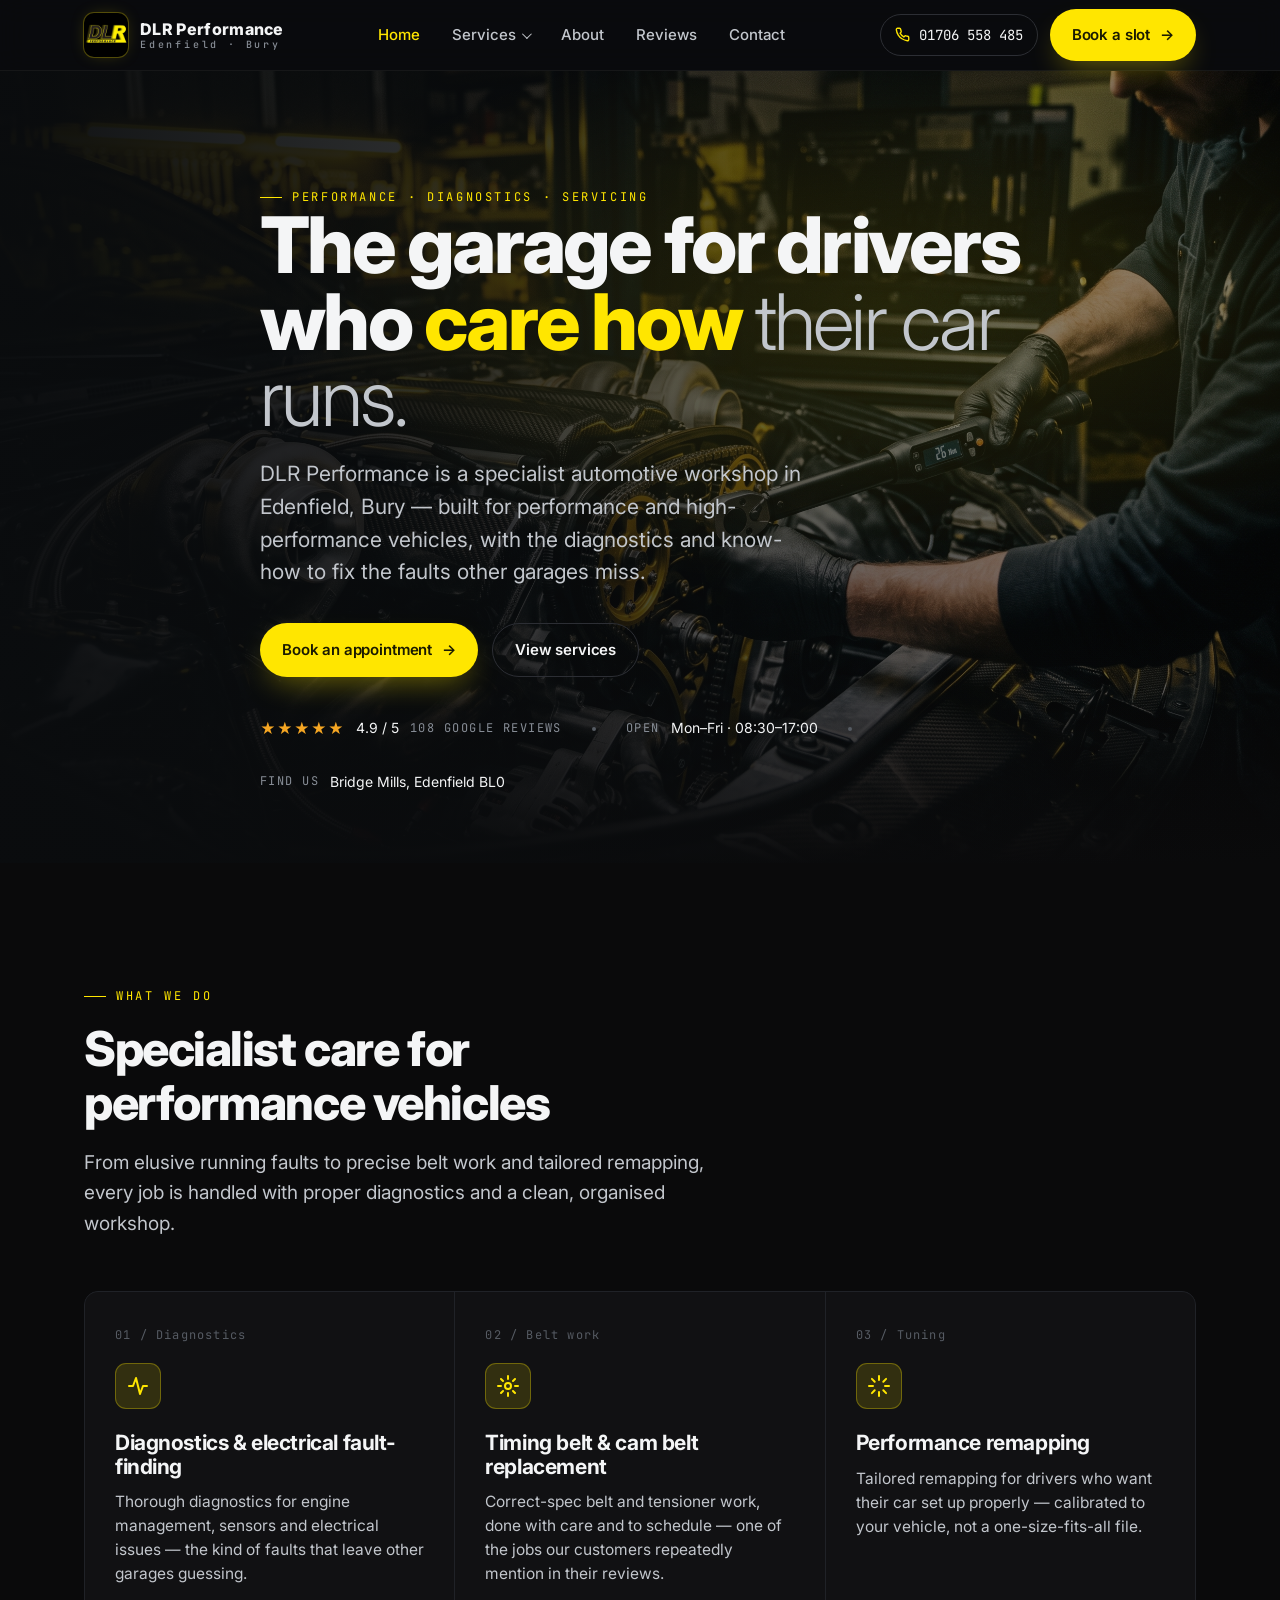
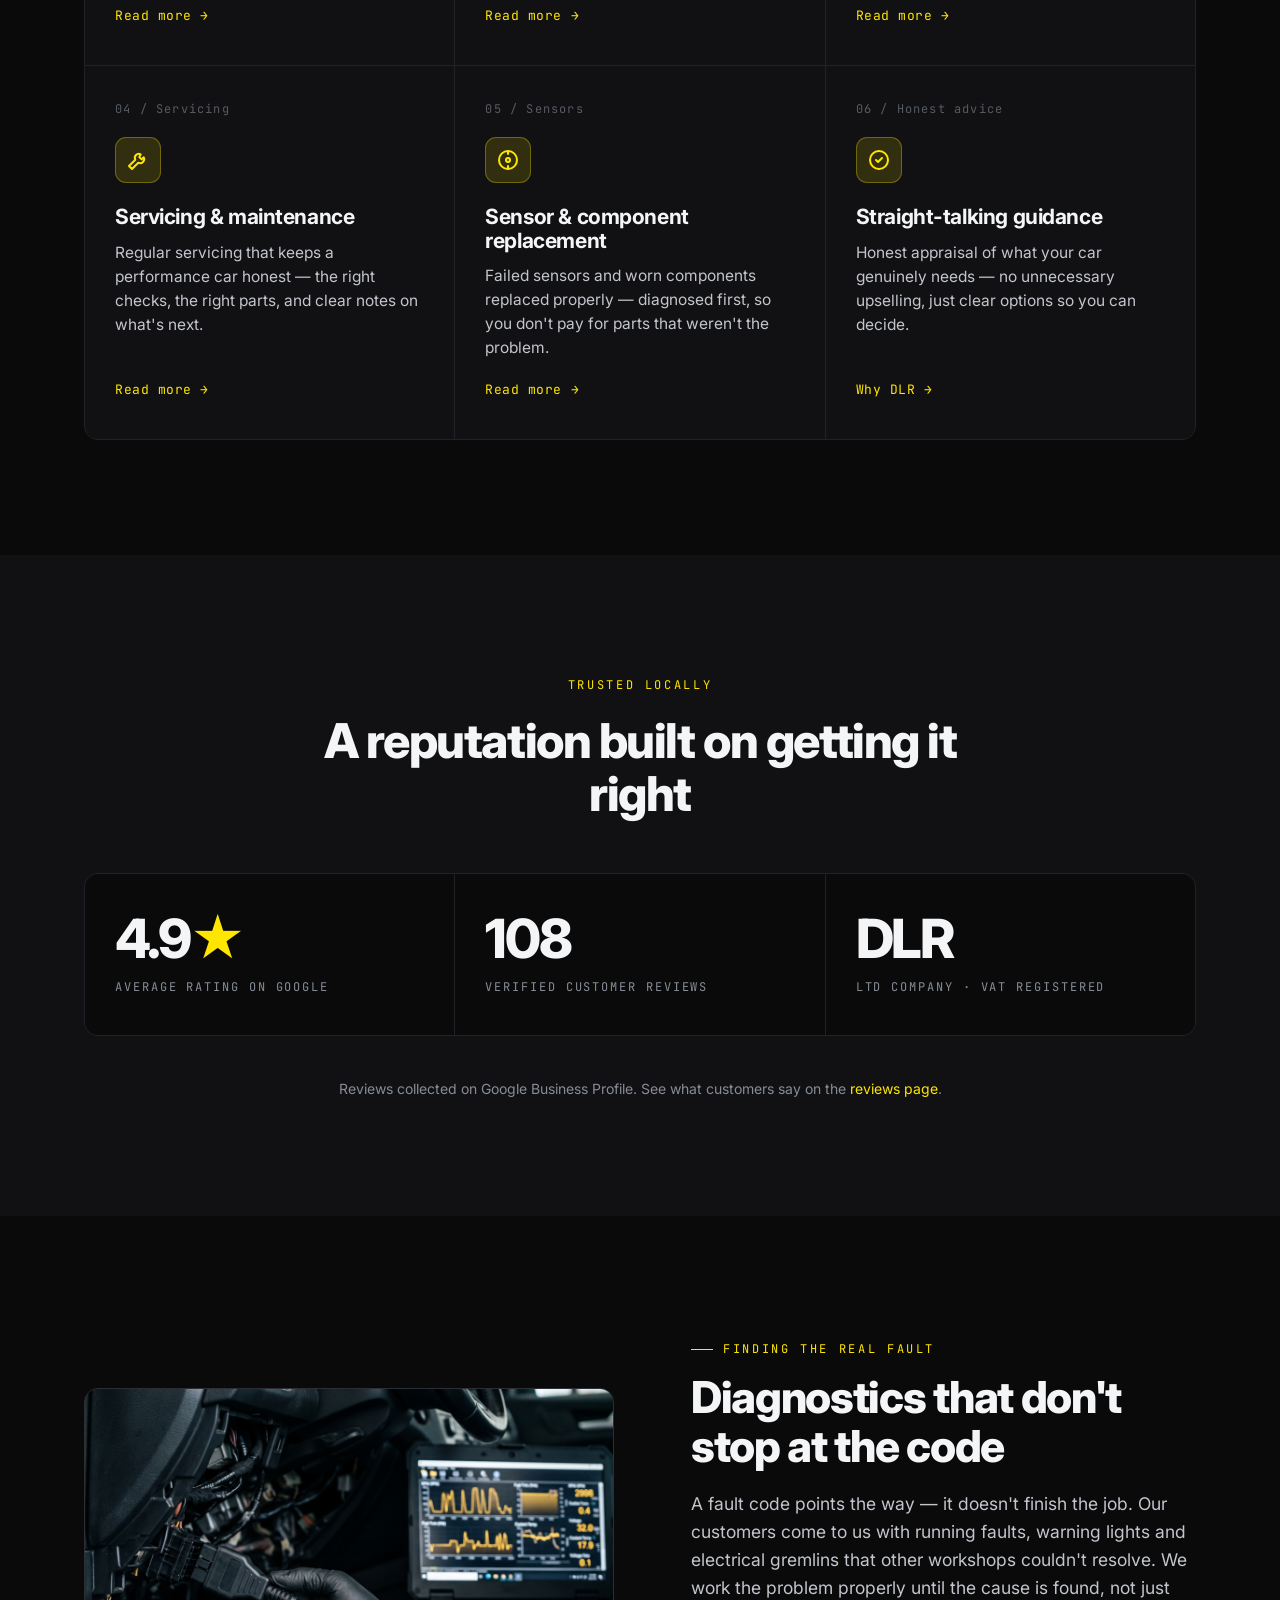
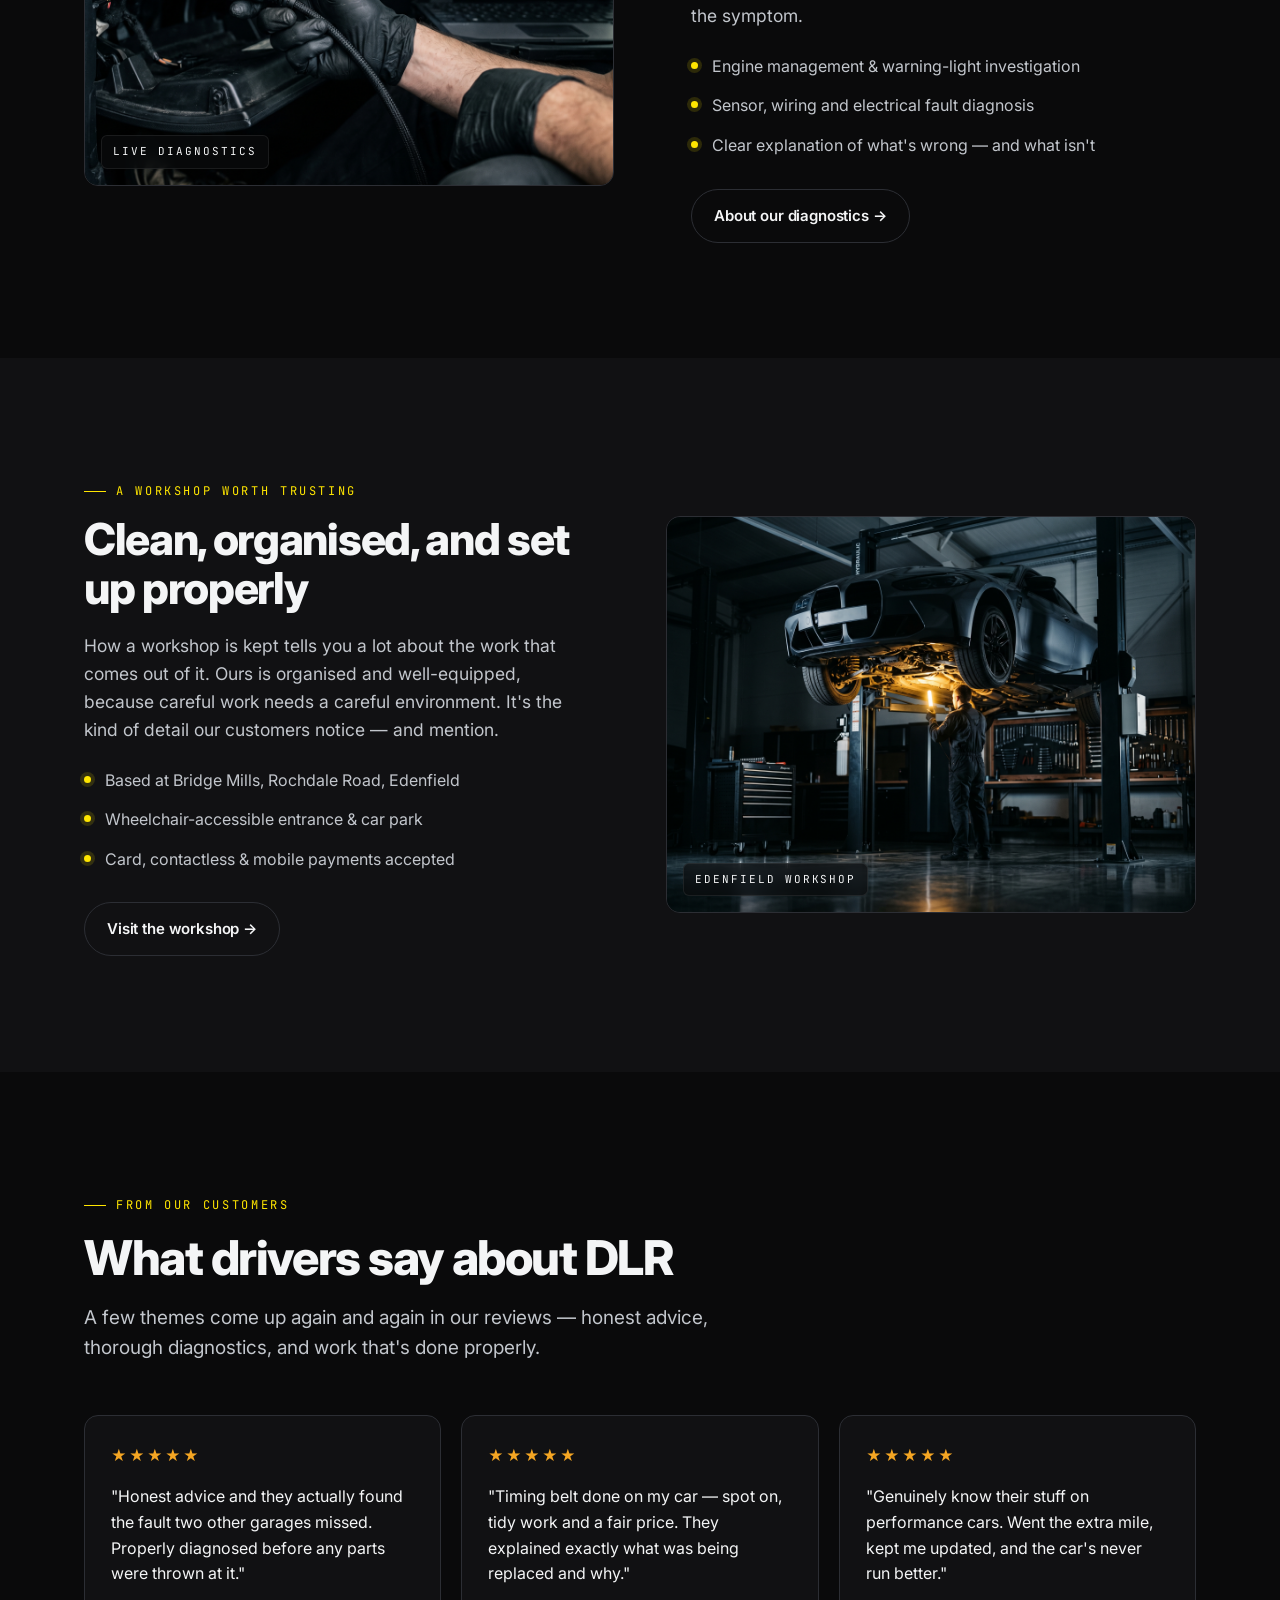
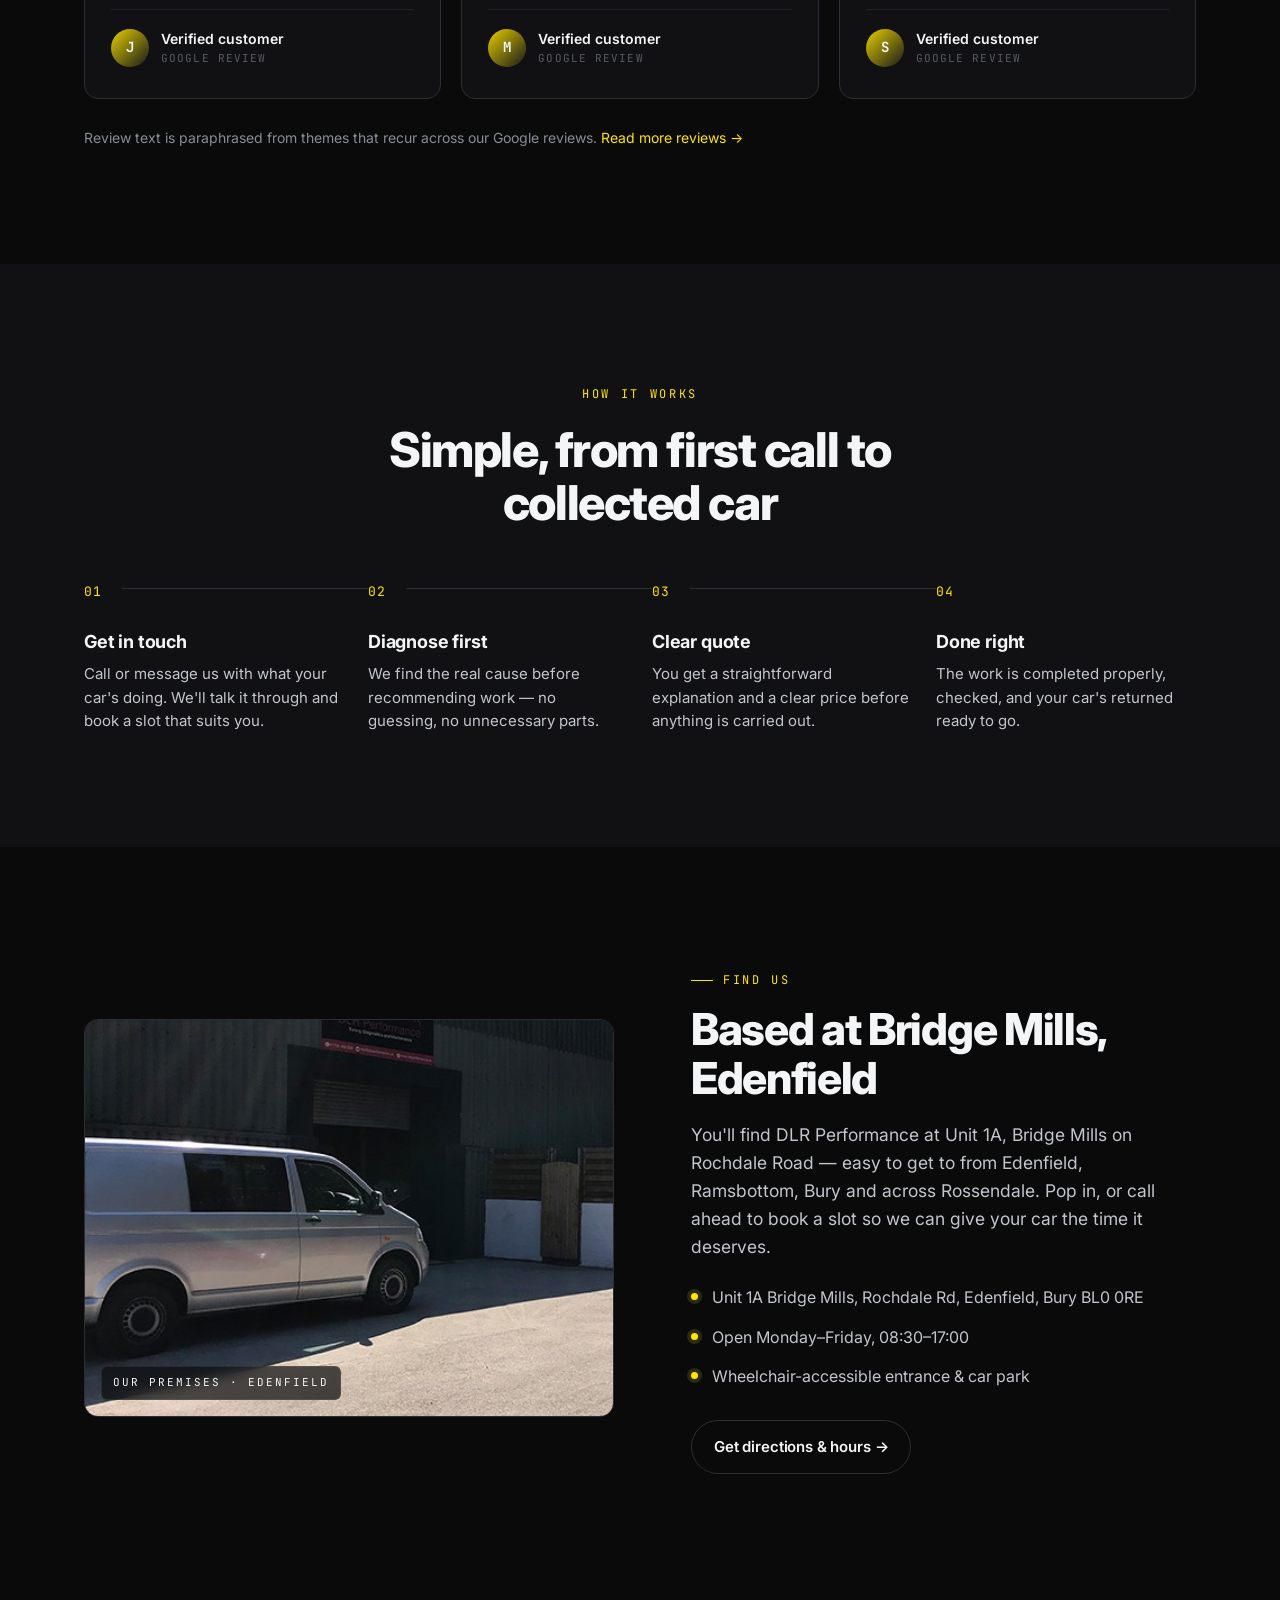
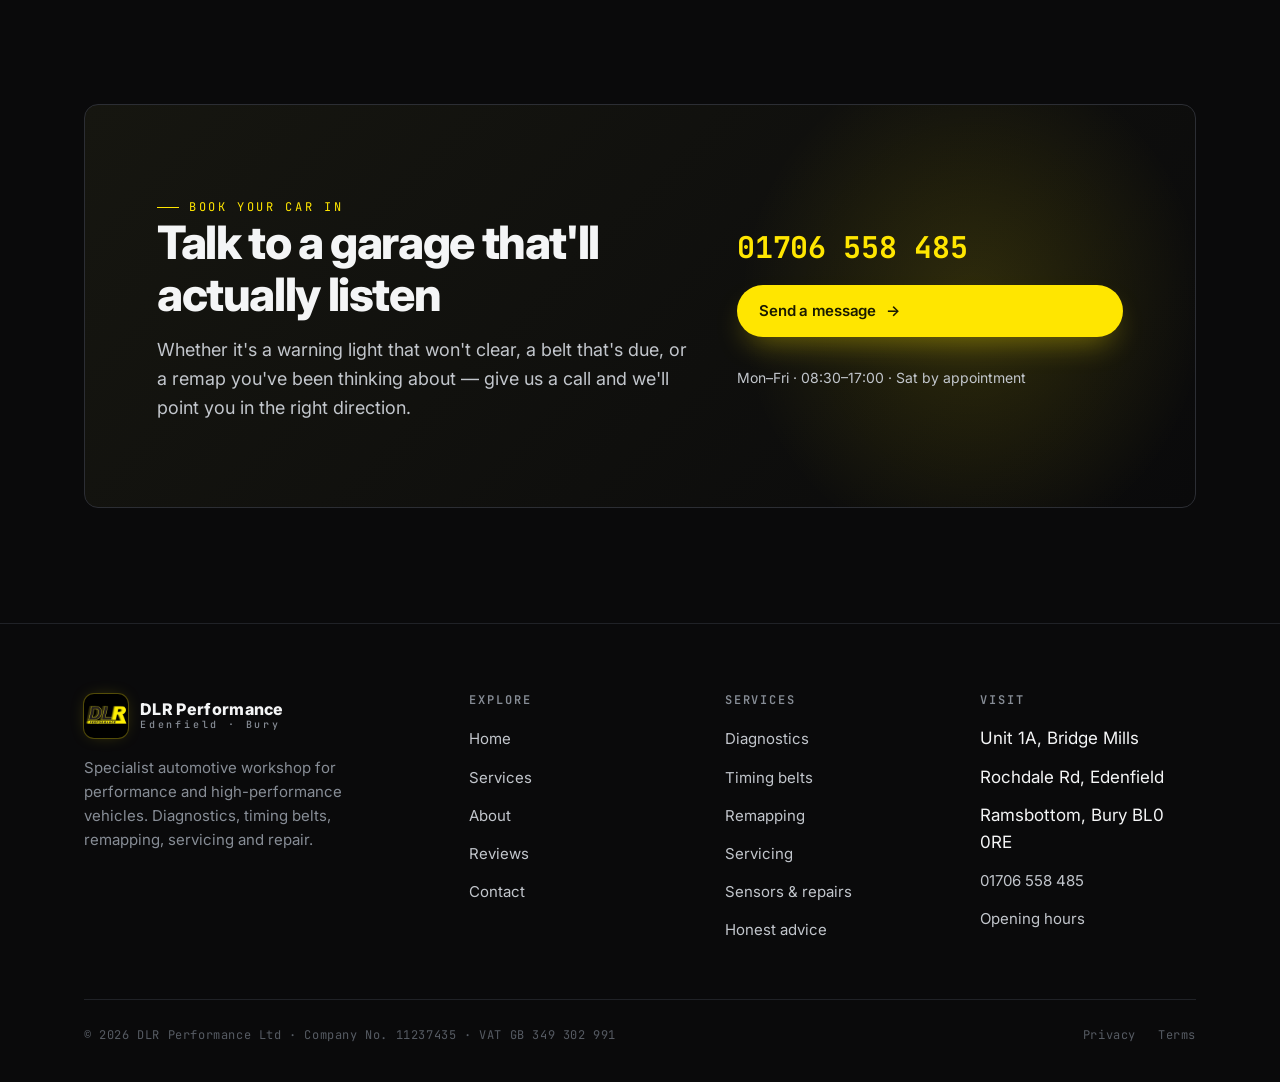
==== commit f5ffe73b: "V2: SEO + UX pass — six dedicated service pages, per-page titles/meta, LocalBusiness JSON-LD (GBP-ve" ====
--- a/index.html
+++ b/index.html
@@ -4,16 +4,45 @@
   <meta charset="UTF-8" />
   <meta name="viewport" content="width=device-width, initial-scale=1.0" />
   <title>DLR Performance — Performance & Specialist Vehicle Garage | Edenfield, Bury</title>
-  <meta name="description" content="DLR Performance is a specialist automotive garage in Edenfield, Bury for performance and high-performance vehicles. Diagnostics, timing belts, remapping, servicing and repair. Rated 4.9★ by 104 Google reviewers." />
+  <meta name="description" content="DLR Performance is a specialist automotive garage in Edenfield, Bury for performance and high-performance vehicles. Diagnostics, timing belts, remapping, servicing and repair. Rated 4.9★ by 108 Google reviewers." />
   <meta name="theme-color" content="#0a0c0e" />
   <meta property="og:title" content="DLR Performance — Specialist Performance Garage, Edenfield / Bury" />
-  <meta property="og:description" content="Diagnostics, timing belts, performance remapping and specialist servicing for performance vehicles. Rated 4.9★ by 104 Google reviewers." />
+  <meta property="og:description" content="Diagnostics, timing belts, performance remapping and specialist servicing for performance vehicles. Rated 4.9★ by 108 Google reviewers." />
   <meta property="og:type" content="website" />
   <link rel="preconnect" href="https://fonts.googleapis.com" />
   <link rel="preconnect" href="https://fonts.gstatic.com" crossorigin />
   <link href="https://fonts.googleapis.com/css2?family=Inter:wght@300;400;500;600;700;800&family=JetBrains+Mono:wght@400;500;600;700&display=swap" rel="stylesheet" />
   <link rel="stylesheet" href="assets/css/styles.css" />
   <link rel="icon" href="assets/img/dlr-logo.png" />
+  <script type="application/ld+json">
+  {
+    "@context": "https://schema.org",
+    "@type": "AutoRepair",
+    "@id": "https://clariyo.github.io/DLR-Performance/#business",
+    "name": "DLR Performance",
+    "url": "https://clariyo.github.io/DLR-Performance/",
+    "telephone": "+441706558485",
+    "address": {
+      "@type": "PostalAddress",
+      "streetAddress": "Unit 1A, Bridge Mills, Rochdale Rd",
+      "addressLocality": "Edenfield, Ramsbottom",
+      "addressRegion": "Bury",
+      "postalCode": "BL0 0RE",
+      "addressCountry": "GB"
+    },
+    "openingHoursSpecification": [{
+      "@type": "OpeningHoursSpecification",
+      "dayOfWeek": ["Monday", "Tuesday", "Wednesday", "Thursday", "Friday"],
+      "opens": "08:30",
+      "closes": "17:00"
+    }],
+    "aggregateRating": {
+      "@type": "AggregateRating",
+      "ratingValue": "4.9",
+      "reviewCount": "108"
+    }
+  }
+  </script>
 </head>
 <body>
 
@@ -29,7 +58,17 @@
     </a>
     <nav class="nav" aria-label="Primary">
       <a href="index.html" class="active">Home</a>
-      <a href="services.html">Services</a>
+      <div class="nav-drop">
+        <a href="services.html" class="nav-drop-label" aria-haspopup="true" aria-expanded="false">Services</a>
+        <div class="nav-drop-menu">
+          <a href="diagnostics-electrical-fault-finding.html">Diagnostics</a>
+          <a href="timing-belt-cam-belt-replacement.html">Timing belts</a>
+          <a href="performance-remapping.html">Remapping</a>
+          <a href="servicing-maintenance.html">Servicing</a>
+          <a href="sensor-component-replacement.html">Sensors</a>
+          <a href="straight-talking-guidance.html">Honest advice</a>
+        </div>
+      </div>
       <a href="about.html">About</a>
       <a href="reviews.html">Reviews</a>
       <a href="contact.html">Contact</a>
@@ -63,7 +102,7 @@
         <div class="item">
           <span class="stars" aria-hidden="true">★★★★★</span>
           <span class="val">4.9 / 5</span>
-          <span class="label">104 Google reviews</span>
+          <span class="label">108 Google reviews</span>
         </div>
         <span class="divider-dot"></span>
         <div class="item">
@@ -141,7 +180,7 @@
         </div>
         <h3>Straight-talking guidance</h3>
         <p>Honest appraisal of what your car genuinely needs — no unnecessary upselling, just clear options so you can decide.</p>
-        <a href="about.html" class="svc-link">Why DLR →</a>
+        <a href="straight-talking-guidance.html" class="svc-link">Why DLR →</a>
       </article>
     </div>
   </div>
@@ -160,7 +199,7 @@
         <div class="lbl">Average rating on Google</div>
       </div>
       <div class="stat">
-        <div class="num">104</div>
+        <div class="num">108</div>
         <div class="lbl">Verified customer reviews</div>
       </div>
       <div class="stat">
@@ -369,11 +408,12 @@
       <div class="foot-col">
         <h5>Services</h5>
         <ul>
-          <li><a href="services.html#diagnostics">Diagnostics</a></li>
-          <li><a href="services.html#timing-belt">Timing belts</a></li>
-          <li><a href="services.html#remapping">Remapping</a></li>
-          <li><a href="services.html#servicing">Servicing</a></li>
-          <li><a href="services.html#sensors">Sensors &amp; repairs</a></li>
+          <li><a href="diagnostics-electrical-fault-finding.html">Diagnostics</a></li>
+          <li><a href="timing-belt-cam-belt-replacement.html">Timing belts</a></li>
+          <li><a href="performance-remapping.html">Remapping</a></li>
+          <li><a href="servicing-maintenance.html">Servicing</a></li>
+          <li><a href="sensor-component-replacement.html">Sensors &amp; repairs</a></li>
+          <li><a href="straight-talking-guidance.html">Honest advice</a></li>
         </ul>
       </div>
       <div class="foot-col">
--- a/assets/css/styles.css
+++ b/assets/css/styles.css
@@ -181,6 +181,47 @@
 .phone-pill:hover { border-color: var(--accent); color: var(--accent); }
 .phone-pill svg { color: var(--accent); }
 
+/* --- Services dropdown (added 2026-09 V2; desktop hover + click, crawlable links) --- */
+.nav-drop { position: relative; }
+.nav-drop-label { display: inline-flex; align-items: center; gap: 6px; }
+.nav-drop-label::after {
+  content: "";
+  width: 7px; height: 7px;
+  border-right: 1.6px solid currentColor;
+  border-bottom: 1.6px solid currentColor;
+  transform: rotate(45deg) translateY(-2px);
+  transition: transform .15s;
+}
+.nav-drop:hover .nav-drop-label::after { transform: rotate(225deg) translateY(-1px); }
+.nav-drop-menu {
+  position: absolute;
+  top: calc(100% + 6px);
+  left: 0;
+  min-width: 240px;
+  background: var(--ink-2);
+  border: 1px solid var(--line);
+  border-radius: var(--radius-sm);
+  box-shadow: var(--shadow-2);
+  padding: 8px;
+  display: flex;
+  flex-direction: column;
+  opacity: 0;
+  visibility: hidden;
+  transform: translateY(6px);
+  transition: opacity .16s ease, transform .16s ease, visibility .16s;
+  z-index: 70;
+}
+.nav-drop:hover .nav-drop-menu,
+.nav-drop:focus-within .nav-drop-menu { opacity: 1; visibility: visible; transform: translateY(0); }
+.nav-drop-menu a {
+  padding: 11px 14px;
+  border-radius: 6px;
+  font-size: 15px;
+  font-weight: 500;
+  color: var(--text-2);
+}
+.nav-drop-menu a:hover { background: rgba(255,255,255,0.05); color: var(--accent); }
+
 .nav-toggle {
   display: none;
   width: 42px; height: 42px;
@@ -705,18 +746,48 @@
   .nav, .header-cta .phone-pill { display: none; }
   .nav-toggle { display: inline-flex; }
   .header-cta .btn { padding: 11px 16px; font-size: 14px; }
+  body.nav-open { overflow: hidden; }
+  body.nav-open .site-header {
+    z-index: 110;
+    background: var(--ink);
+    border-bottom: 1px solid var(--line-soft);
+    backdrop-filter: none;
+    -webkit-backdrop-filter: none;
+  }
+  /* Keep brand, CTA and the X toggle above the fixed panel so the close control stays visible + tappable */
+  body.nav-open .brand,
+  body.nav-open .header-cta,
+  body.nav-open .nav-toggle { position: relative; z-index: 120; }
   body.nav-open .nav {
     display: flex;
     position: fixed;
-    inset: 70px 0 0 0;
-    background: var(--ink-2);
+    inset: 0;
+    background: var(--ink);
+    z-index: 100;
     flex-direction: column;
     align-items: stretch;
-    padding: 20px var(--gut) 40px;
+    padding: 96px var(--gut) 40px;
     gap: 2px;
-    border-top: 1px solid var(--line-soft);
+    overflow-y: auto;
   }
   body.nav-open .nav a { padding: 16px 12px; font-size: 17px; border-bottom: 1px solid var(--line-soft); border-radius: 0; }
+  /* Mobile dropdown: rendered as an indented group inside the full-screen panel */
+  body.nav-open .nav-drop { display: block; }
+  body.nav-open .nav-drop-label { color: var(--accent); }
+  body.nav-open .nav-drop-menu {
+    display: flex;
+    flex-direction: column;
+    position: static;
+    opacity: 1;
+    visibility: visible;
+    transform: none;
+    box-shadow: none;
+    border: 0;
+    background: transparent;
+    padding: 0 0 0 14px;
+  }
+  body.nav-open .nav-drop-menu a { padding: 14px 12px; font-size: 16px; color: var(--text-2); border-bottom: 0; }
+  body.nav-open .nav-drop-menu a::before { content: "— "; color: var(--text-4); }
   .svc-grid { grid-template-columns: 1fr; }
   .steps { grid-template-columns: 1fr; gap: 36px; }
   .step::before { display: none; }
@@ -731,3 +802,4 @@
 @media (prefers-reduced-motion: reduce) {
   * { transition: none !important; animation: none !important; scroll-behavior: auto !important; }
 }
+
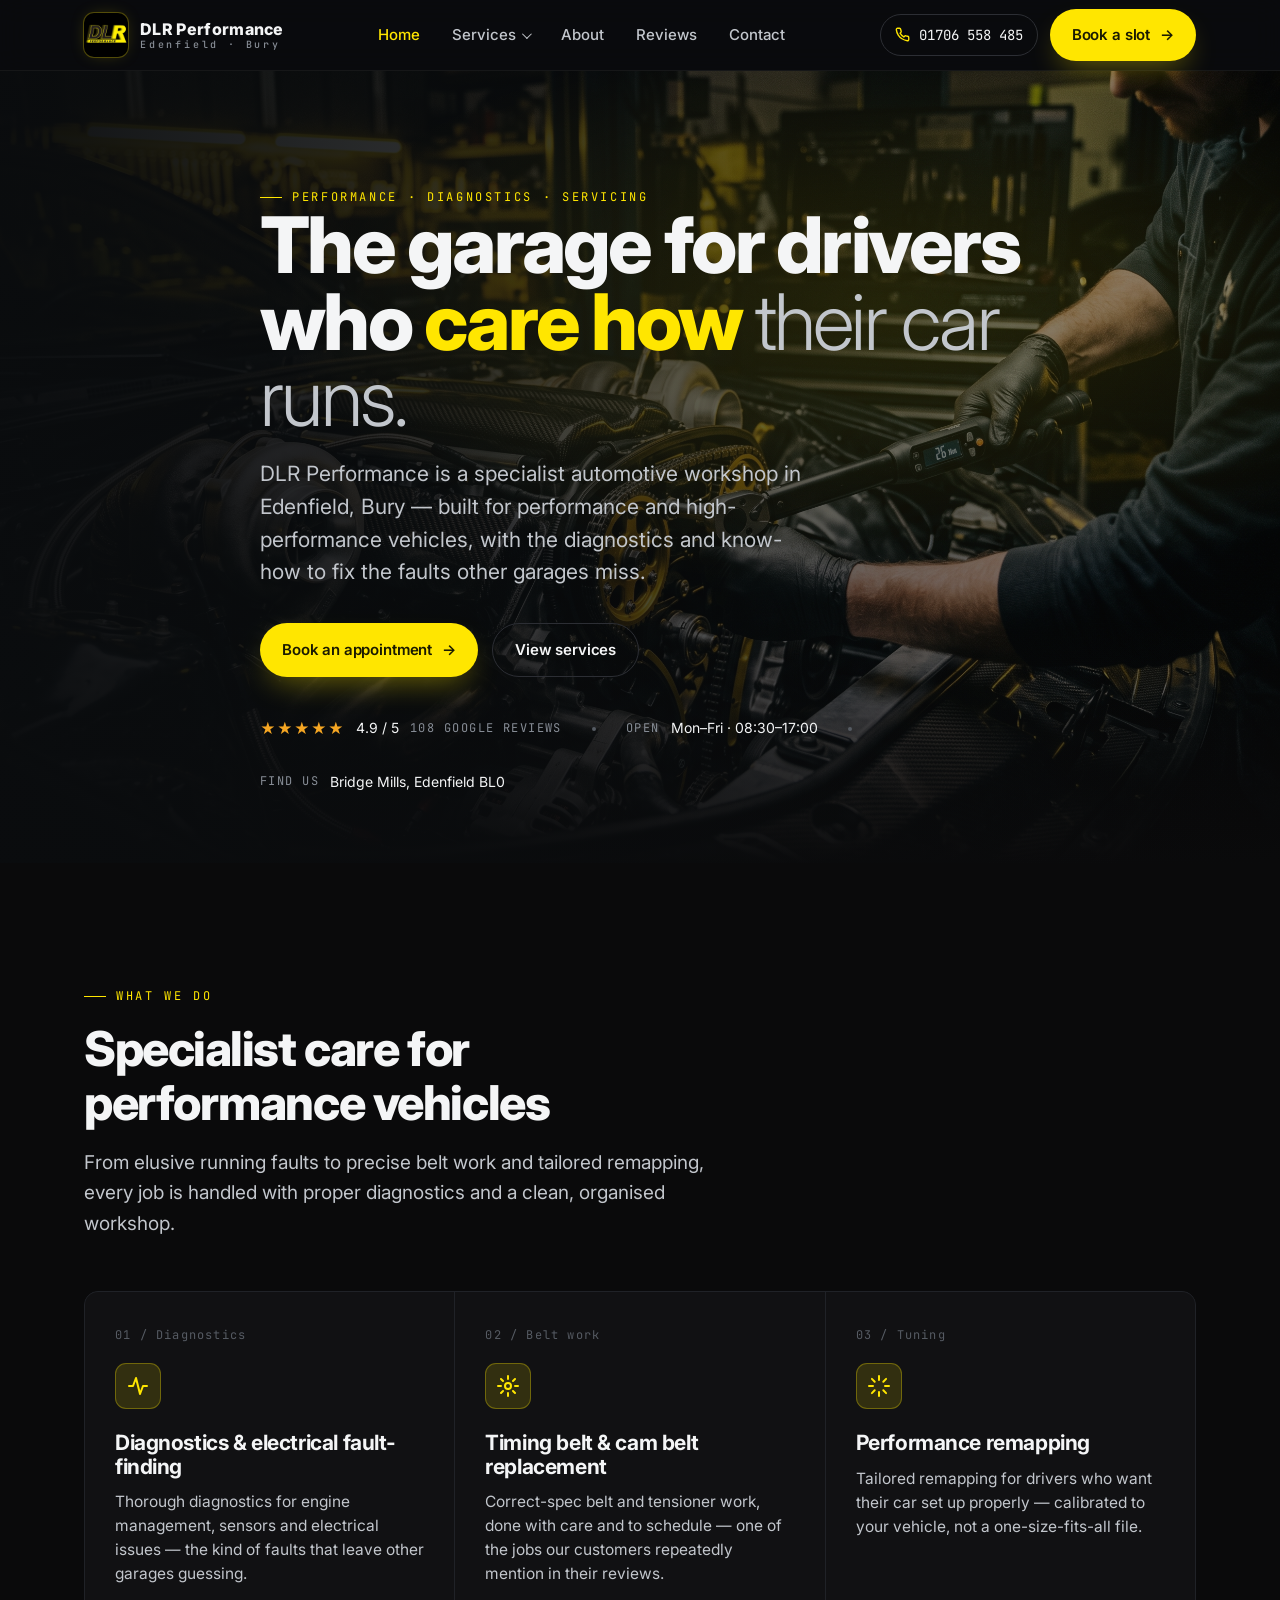
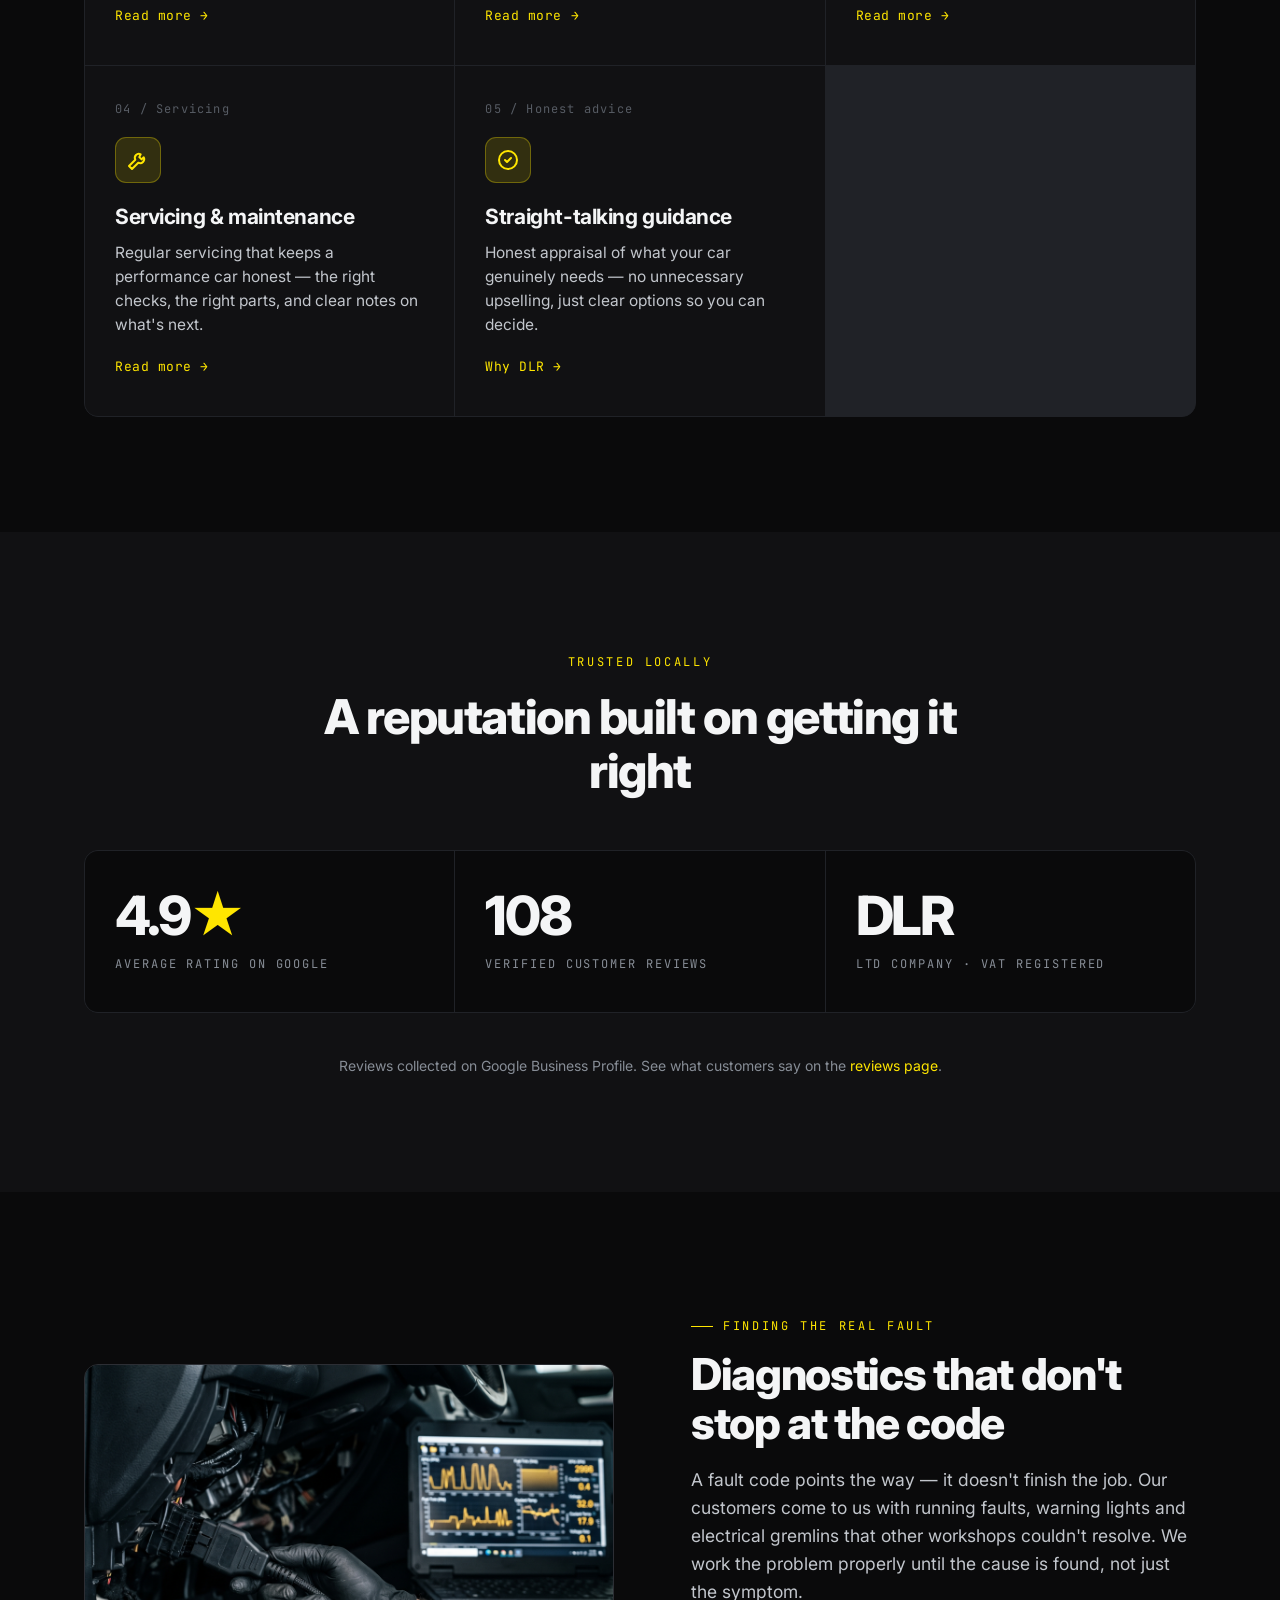
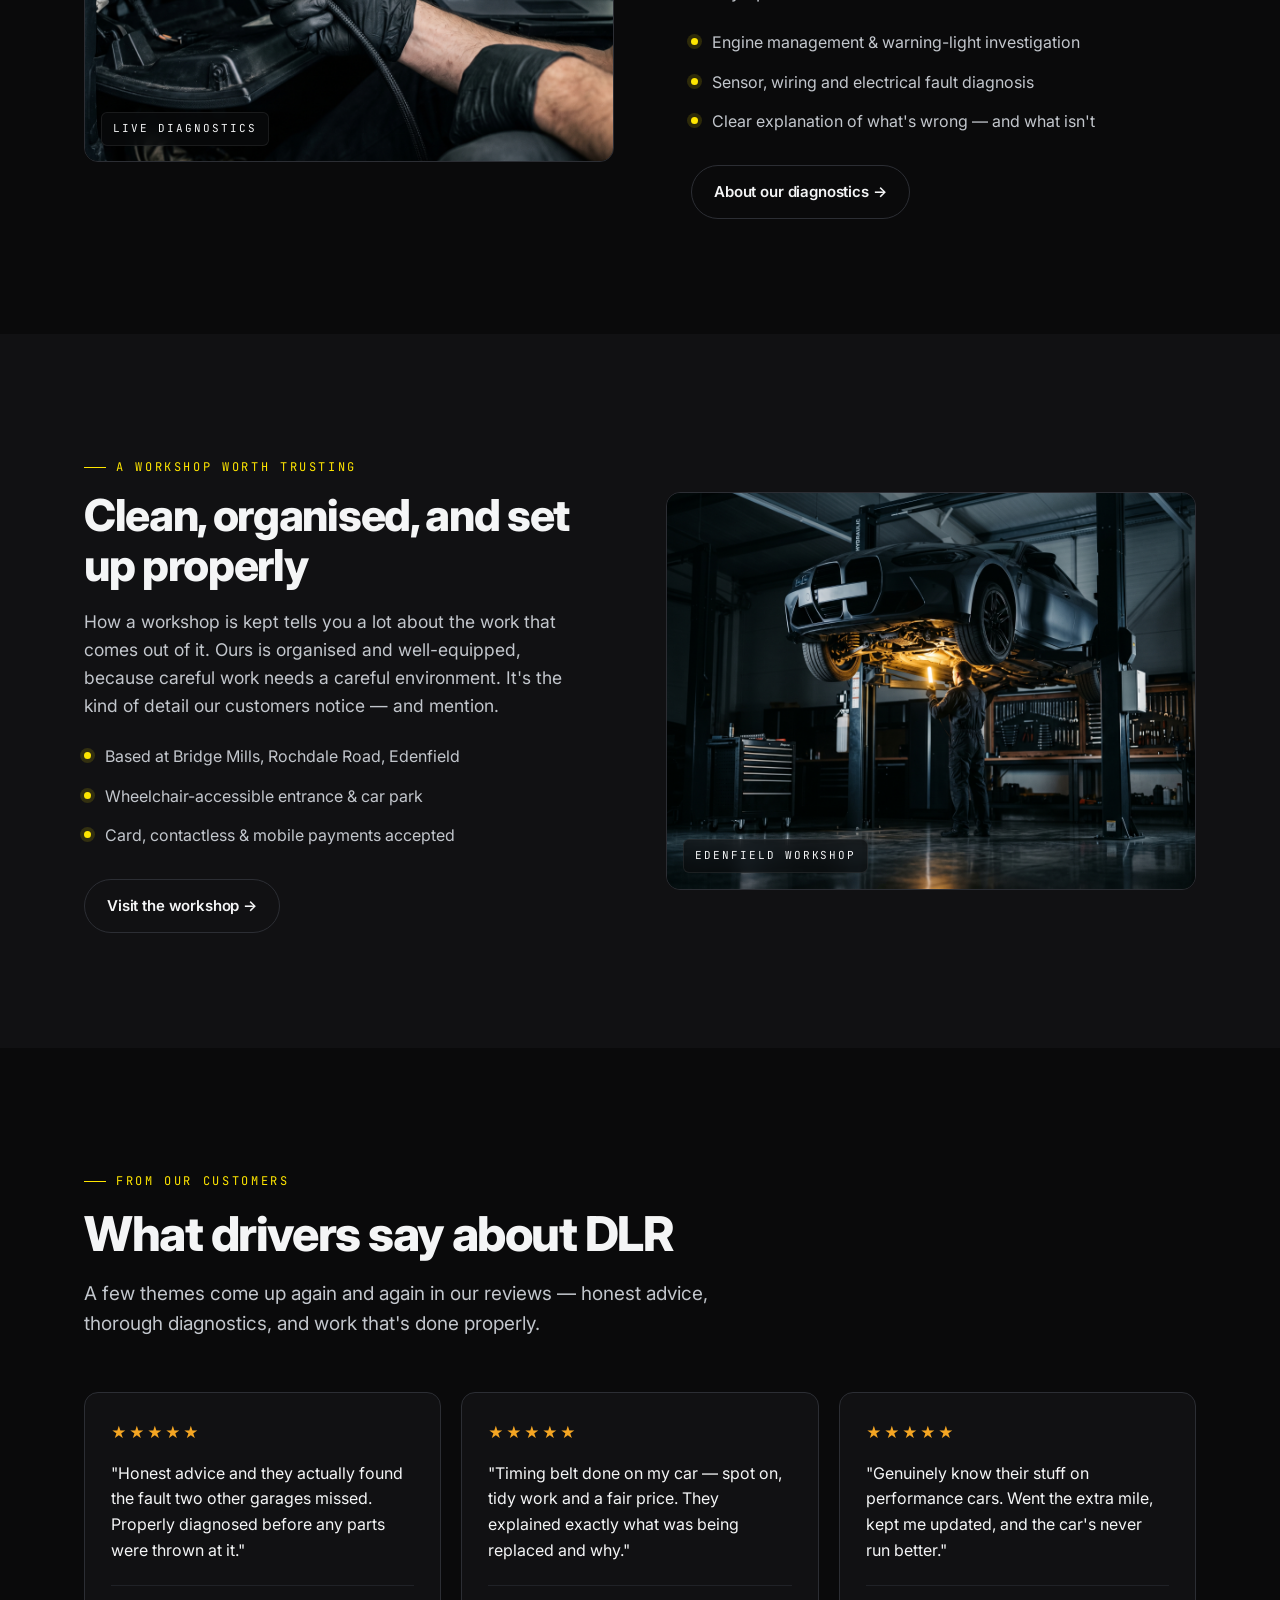
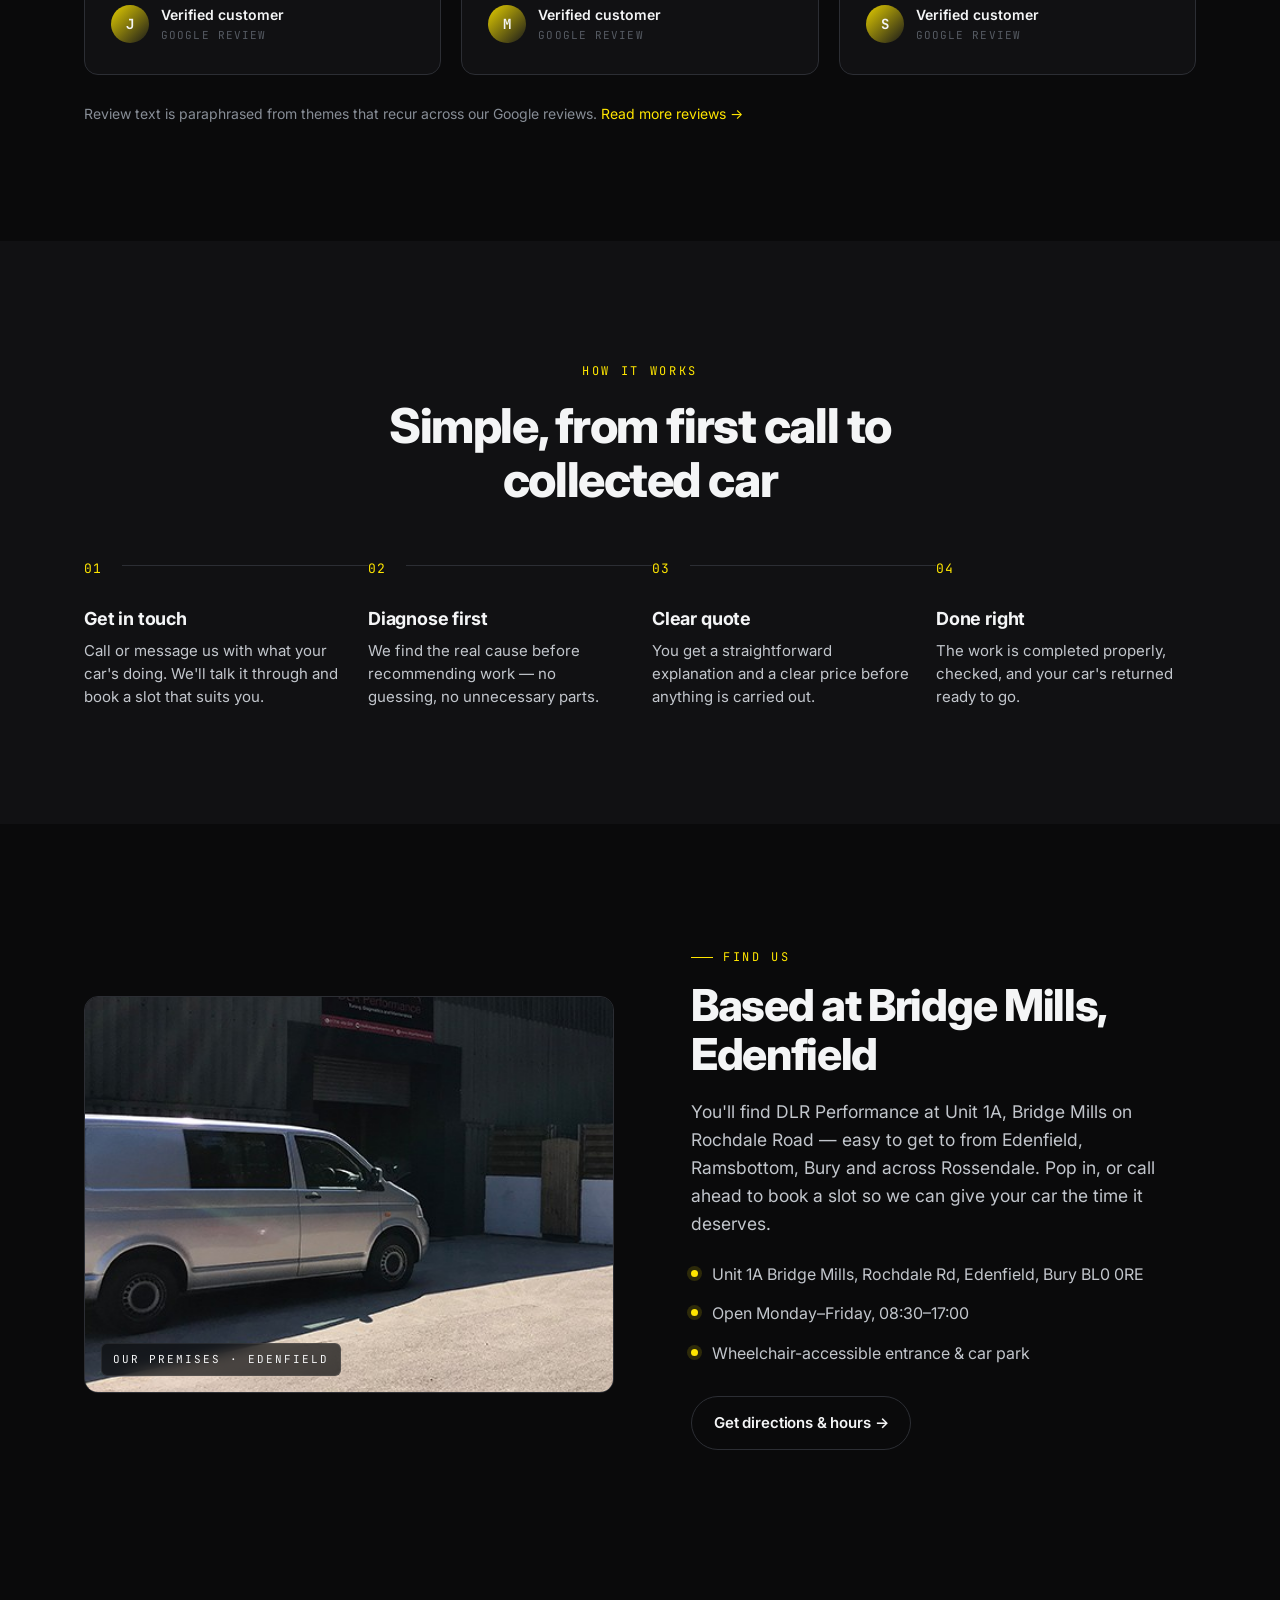
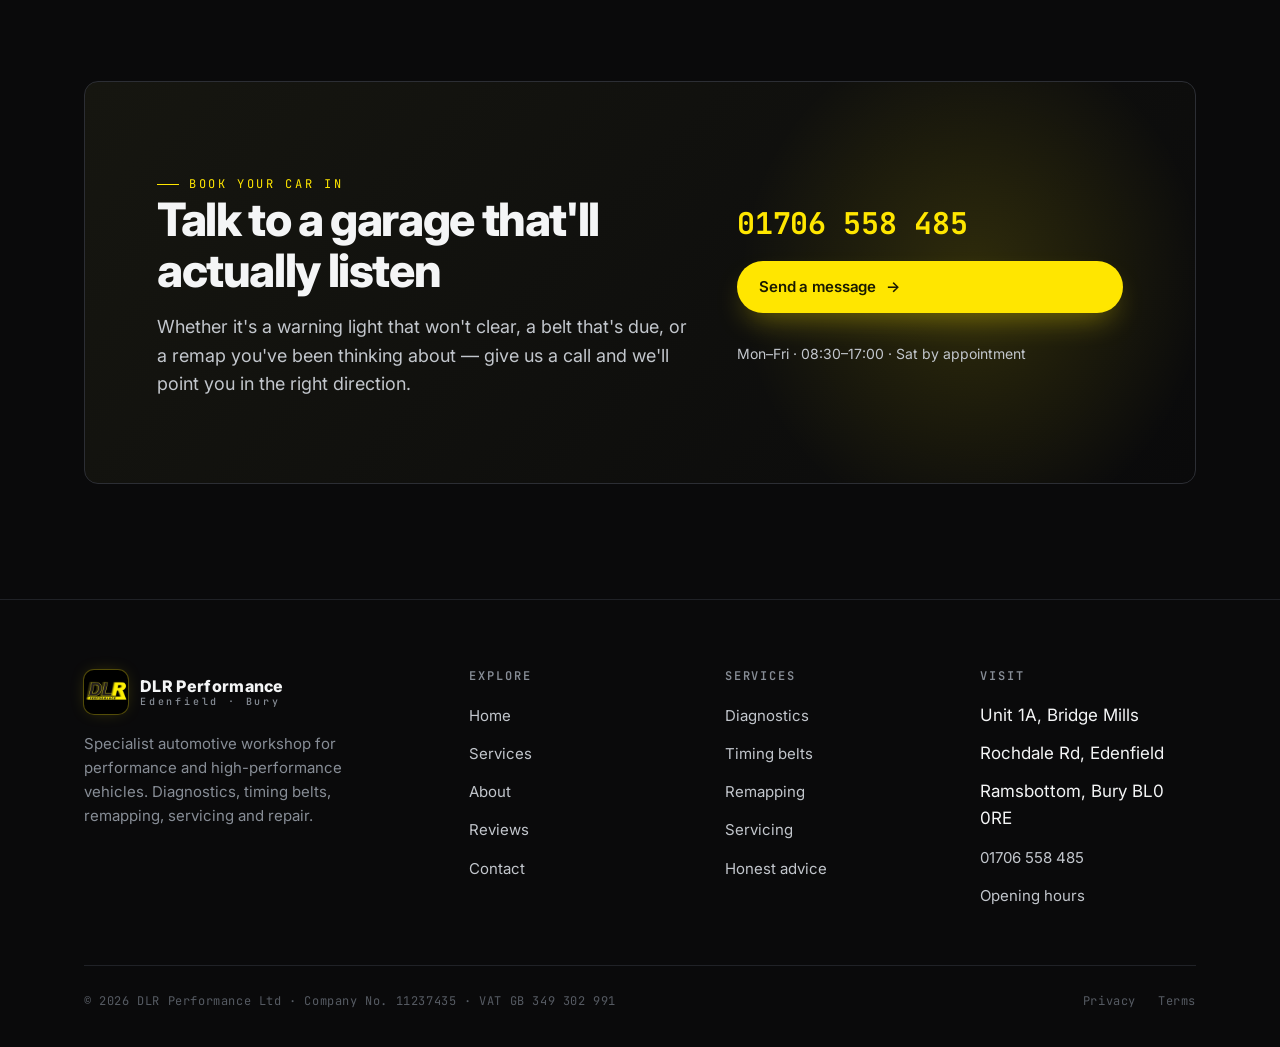
==== commit f8c2ee6b: "Dom's feedback round: fold Sensors into Diagnostics (merged subsection + warning-light / limp-mode /" ====
--- a/index.html
+++ b/index.html
@@ -65,7 +65,6 @@
           <a href="timing-belt-cam-belt-replacement.html">Timing belts</a>
           <a href="performance-remapping.html">Remapping</a>
           <a href="servicing-maintenance.html">Servicing</a>
-          <a href="sensor-component-replacement.html">Sensors</a>
           <a href="straight-talking-guidance.html">Honest advice</a>
         </div>
       </div>
@@ -135,7 +134,7 @@
         </div>
         <h3>Diagnostics &amp; electrical fault-finding</h3>
         <p>Thorough diagnostics for engine management, sensors and electrical issues — the kind of faults that leave other garages guessing.</p>
-        <a href="services.html#diagnostics" class="svc-link">Read more →</a>
+        <a href="diagnostics-electrical-fault-finding.html" class="svc-link">Read more →</a>
       </article>
       <article class="svc-card">
         <span class="svc-num">02 / Belt work</span>
@@ -144,7 +143,7 @@
         </div>
         <h3>Timing belt &amp; cam belt replacement</h3>
         <p>Correct-spec belt and tensioner work, done with care and to schedule — one of the jobs our customers repeatedly mention in their reviews.</p>
-        <a href="services.html#timing-belt" class="svc-link">Read more →</a>
+        <a href="timing-belt-cam-belt-replacement.html" class="svc-link">Read more →</a>
       </article>
       <article class="svc-card">
         <span class="svc-num">03 / Tuning</span>
@@ -153,7 +152,7 @@
         </div>
         <h3>Performance remapping</h3>
         <p>Tailored remapping for drivers who want their car set up properly — calibrated to your vehicle, not a one-size-fits-all file.</p>
-        <a href="services.html#remapping" class="svc-link">Read more →</a>
+        <a href="performance-remapping.html" class="svc-link">Read more →</a>
       </article>
       <article class="svc-card">
         <span class="svc-num">04 / Servicing</span>
@@ -162,19 +161,10 @@
         </div>
         <h3>Servicing &amp; maintenance</h3>
         <p>Regular servicing that keeps a performance car honest — the right checks, the right parts, and clear notes on what's next.</p>
-        <a href="services.html#servicing" class="svc-link">Read more →</a>
+        <a href="servicing-maintenance.html" class="svc-link">Read more →</a>
       </article>
       <article class="svc-card">
-        <span class="svc-num">05 / Sensors</span>
-        <div class="svc-icon">
-          <svg width="24" height="24" viewBox="0 0 24 24" fill="none" stroke="currentColor" stroke-width="2" stroke-linecap="round" stroke-linejoin="round"><circle cx="12" cy="12" r="9"/><circle cx="12" cy="12" r="2"/><path d="M12 3v3M12 18v3"/></svg>
-        </div>
-        <h3>Sensor &amp; component replacement</h3>
-        <p>Failed sensors and worn components replaced properly — diagnosed first, so you don't pay for parts that weren't the problem.</p>
-        <a href="services.html#sensors" class="svc-link">Read more →</a>
-      </article>
-      <article class="svc-card">
-        <span class="svc-num">06 / Honest advice</span>
+        <span class="svc-num">05 / Honest advice</span>
         <div class="svc-icon">
           <svg width="24" height="24" viewBox="0 0 24 24" fill="none" stroke="currentColor" stroke-width="2" stroke-linecap="round" stroke-linejoin="round"><path d="M9 12l2 2 4-4"/><circle cx="12" cy="12" r="9"/></svg>
         </div>
@@ -412,7 +402,7 @@
           <li><a href="timing-belt-cam-belt-replacement.html">Timing belts</a></li>
           <li><a href="performance-remapping.html">Remapping</a></li>
           <li><a href="servicing-maintenance.html">Servicing</a></li>
-          <li><a href="sensor-component-replacement.html">Sensors &amp; repairs</a></li>
+          
           <li><a href="straight-talking-guidance.html">Honest advice</a></li>
         </ul>
       </div>
--- a/assets/css/styles.css
+++ b/assets/css/styles.css
@@ -222,6 +222,14 @@
 }
 .nav-drop-menu a:hover { background: rgba(255,255,255,0.05); color: var(--accent); }
 
+/* V3: header no-overlap guard for the narrow-desktop band before the hamburger kicks in */
+@media (max-width: 840px) {
+  .brand { flex-shrink: 0; }
+  .brand-text { white-space: nowrap; }
+  .nav a { padding: 9px 10px; }
+  .header-cta { gap: 8px; }
+}
+
 .nav-toggle {
   display: none;
   width: 42px; height: 42px;
@@ -745,6 +753,20 @@
 @media (max-width: 760px) {
   .nav, .header-cta .phone-pill { display: none; }
   .nav-toggle { display: inline-flex; }
+  /* V3: keep the header lockup and CTA on one non-overlapping line at every width */
+  .header-inner { gap: 12px; }
+  .brand { gap: 10px; min-width: 0; }
+  .brand-mark { width: 38px; height: 38px; }
+  .brand-text { white-space: nowrap; }
+  .brand-text .b1 { font-size: 15px; }
+  .brand-text .b2 { font-size: 9px; letter-spacing: 0.2em; }
+  .header-cta { flex-shrink: 0; }
+  .header-cta .btn { padding: 10px 14px; font-size: 13.5px; white-space: nowrap; }
+  /* True micro-viewport fallback: drop the strapline, tighten further */
+  @media (max-width: 340px) {
+    .brand-text .b2 { display: none; }
+    .header-cta .btn { padding: 9px 12px; font-size: 13px; }
+  }
   .header-cta .btn { padding: 11px 16px; font-size: 14px; }
   body.nav-open { overflow: hidden; }
   body.nav-open .site-header {
@@ -797,6 +819,10 @@
   .info-row { grid-template-columns: 1fr; gap: 6px; }
   .info-row .k { padding-top: 0; }
   .hero-meta { gap: 18px; }
+  /* V3: header fit for common phones (360–430px) */
+  .brand-text .b1 { font-size: 13.5px; }
+  .header-cta .btn { padding: 9px 12px; font-size: 13px; }
+  .header-inner { gap: 10px; }
 }
 
 @media (prefers-reduced-motion: reduce) {
